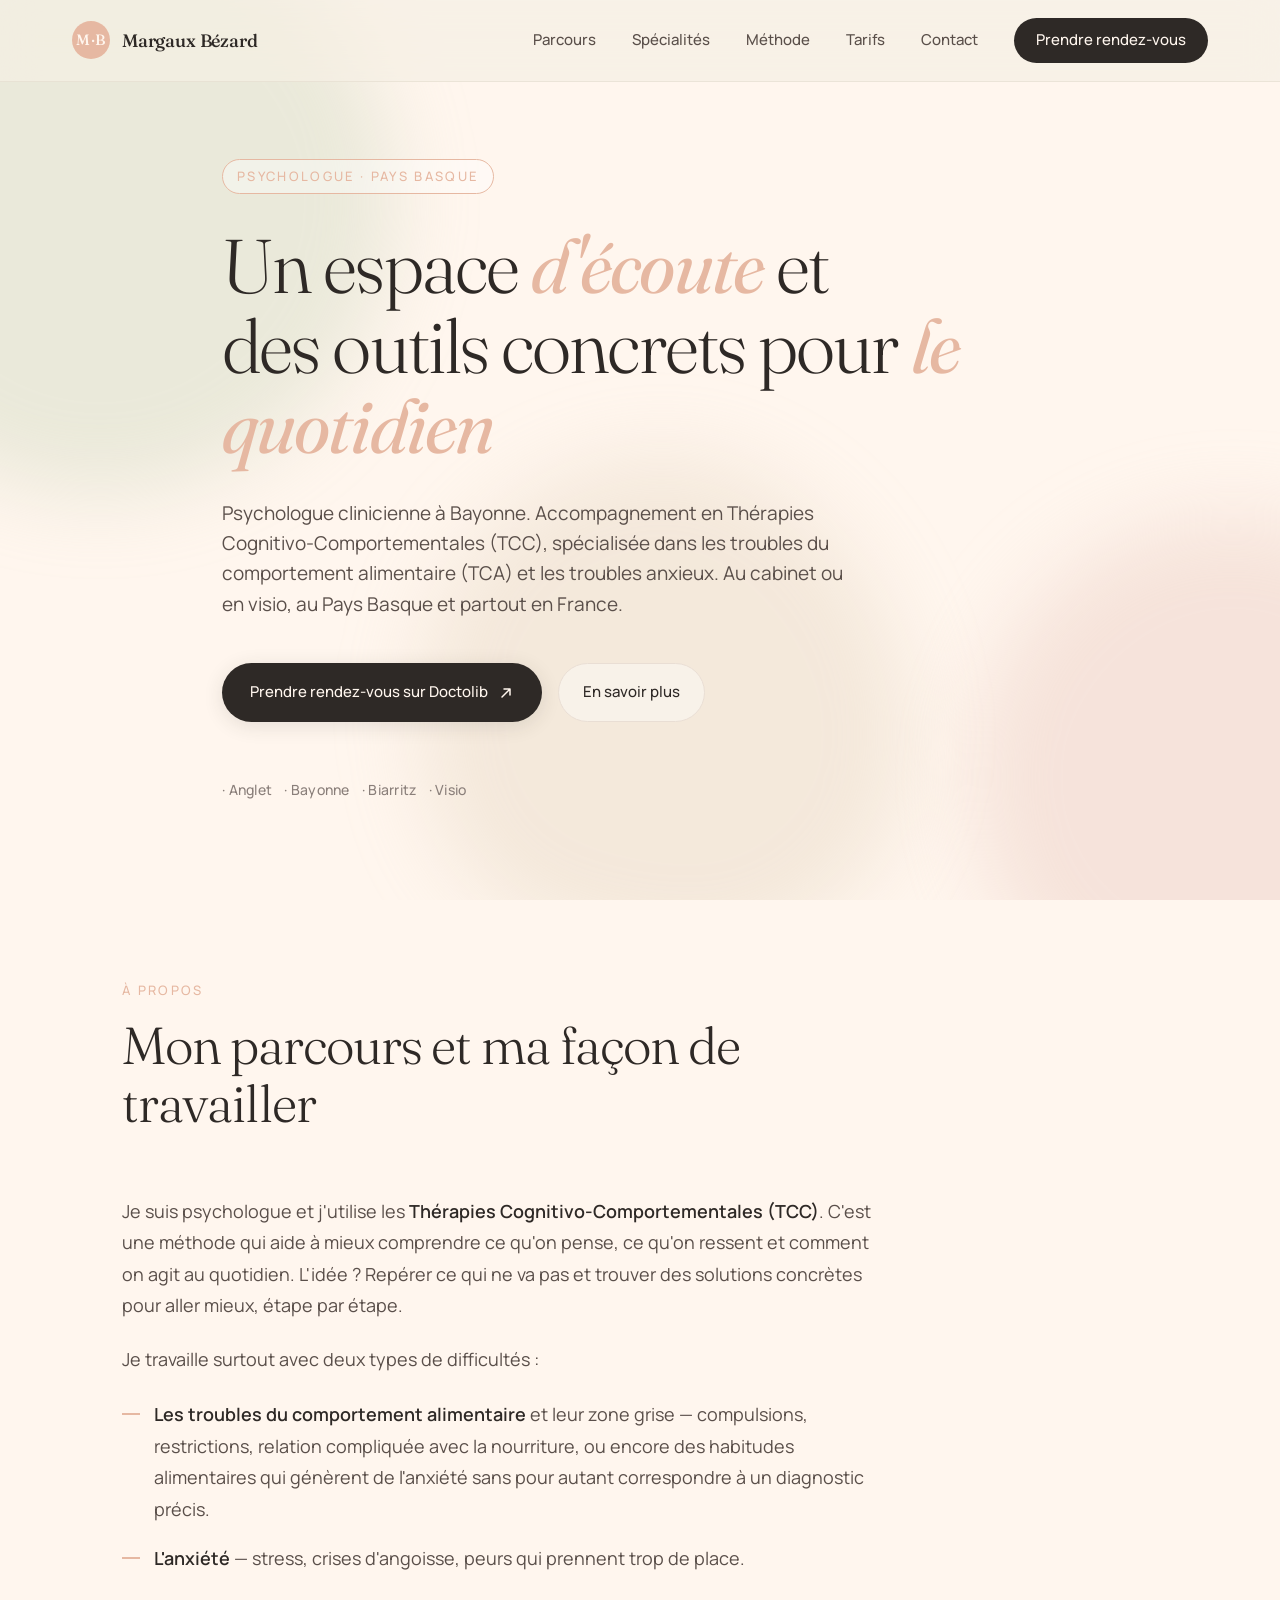
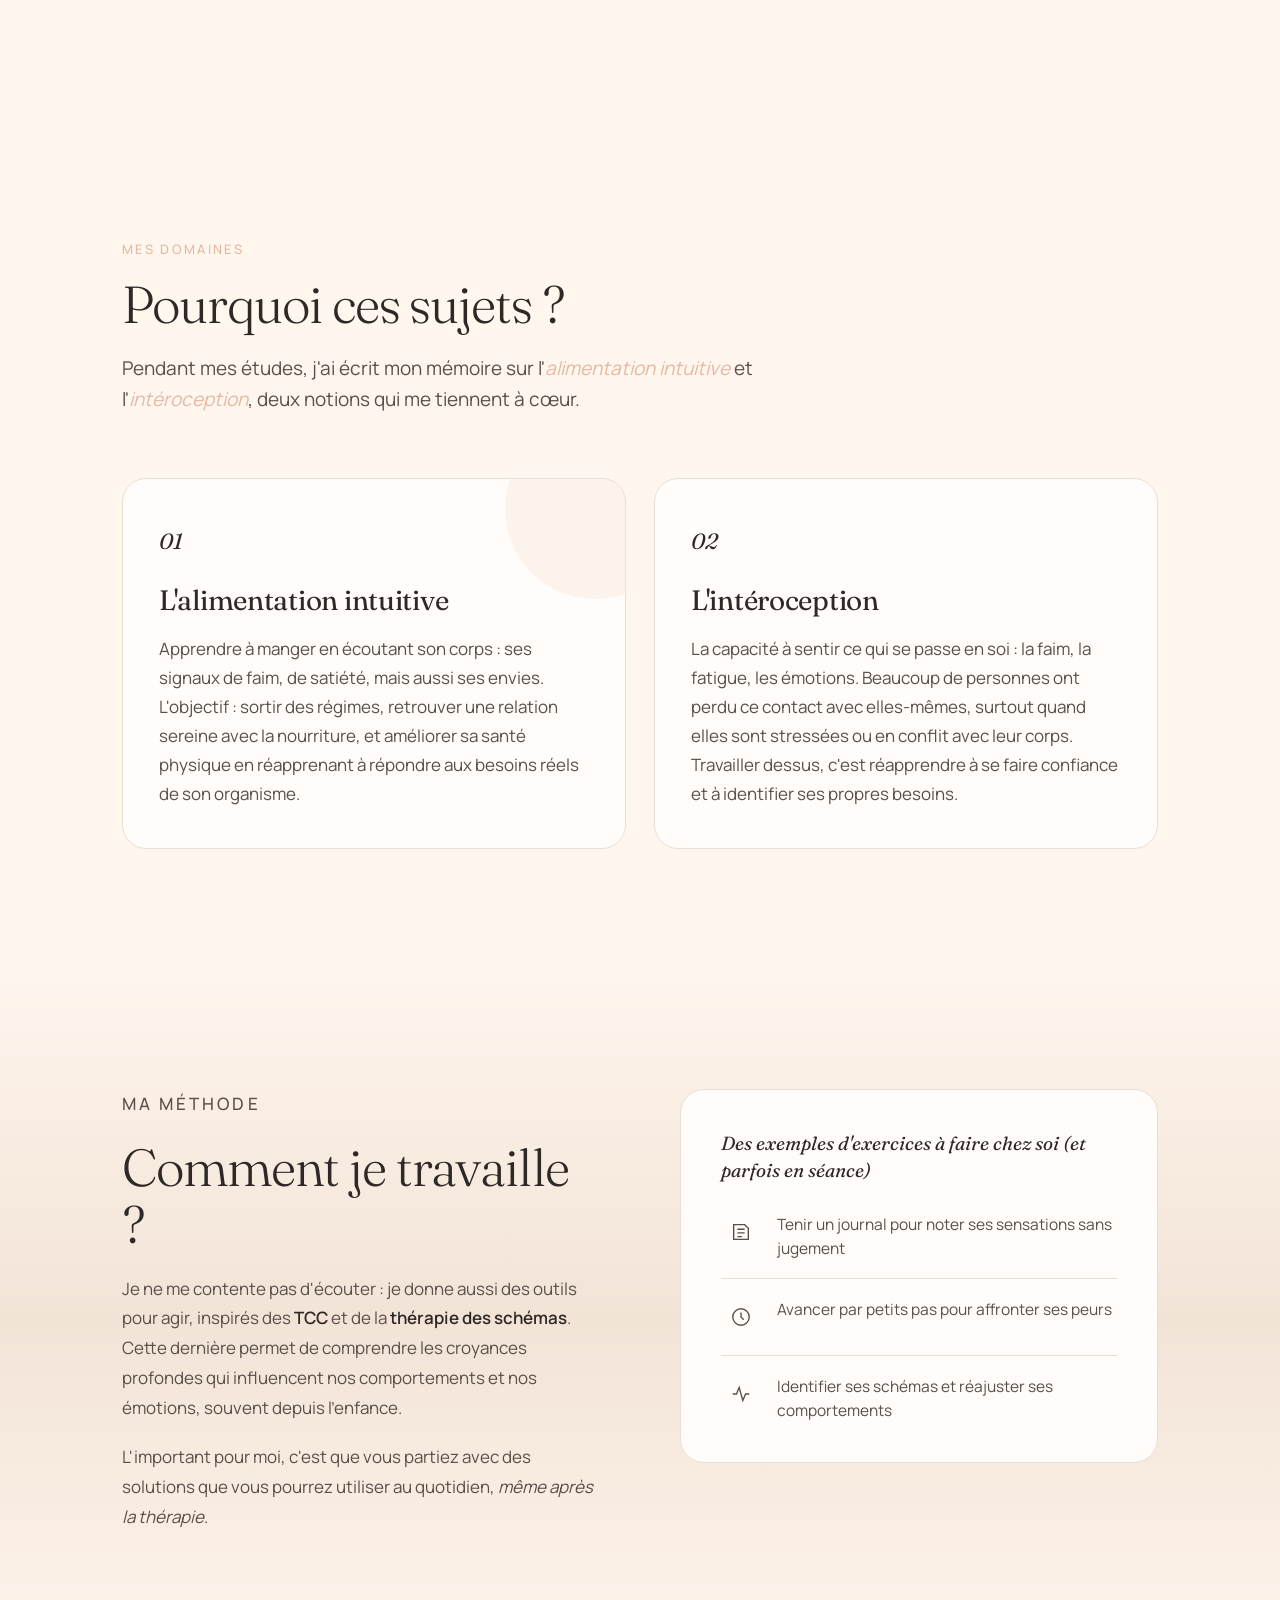
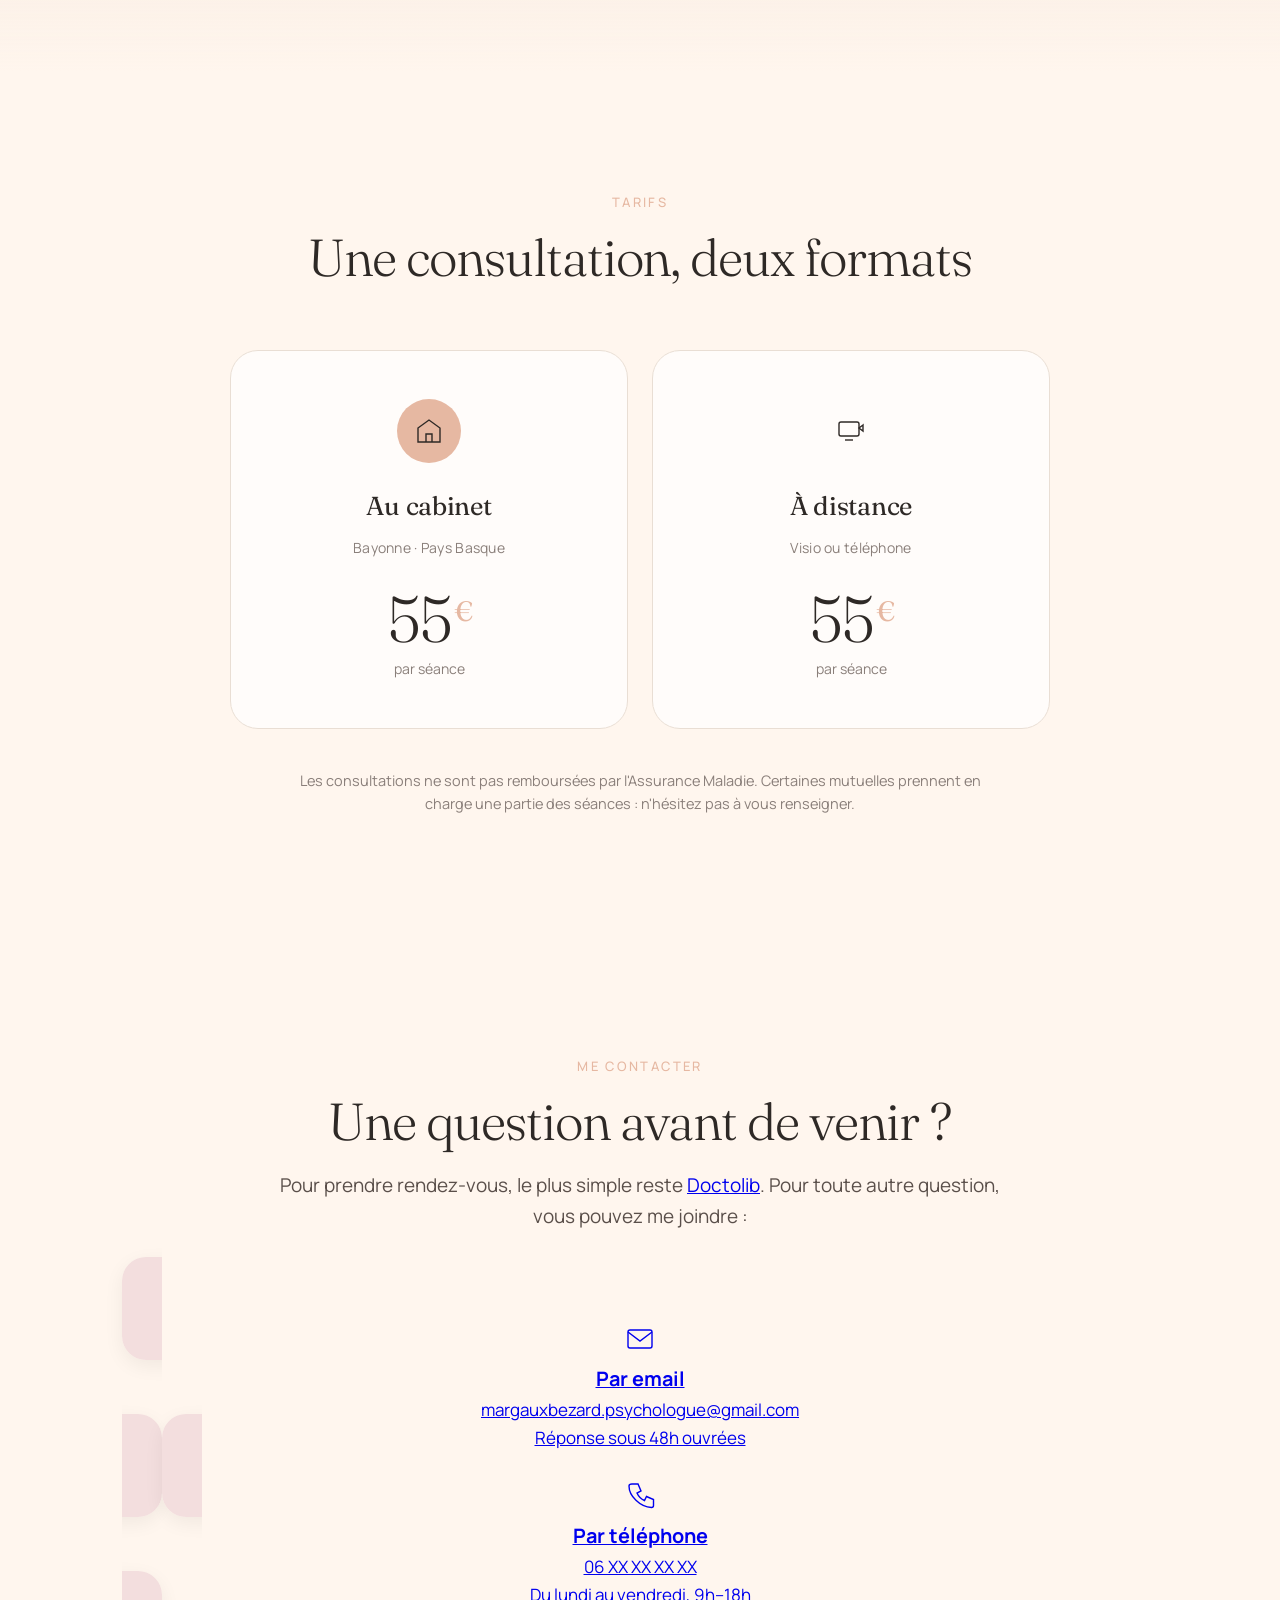
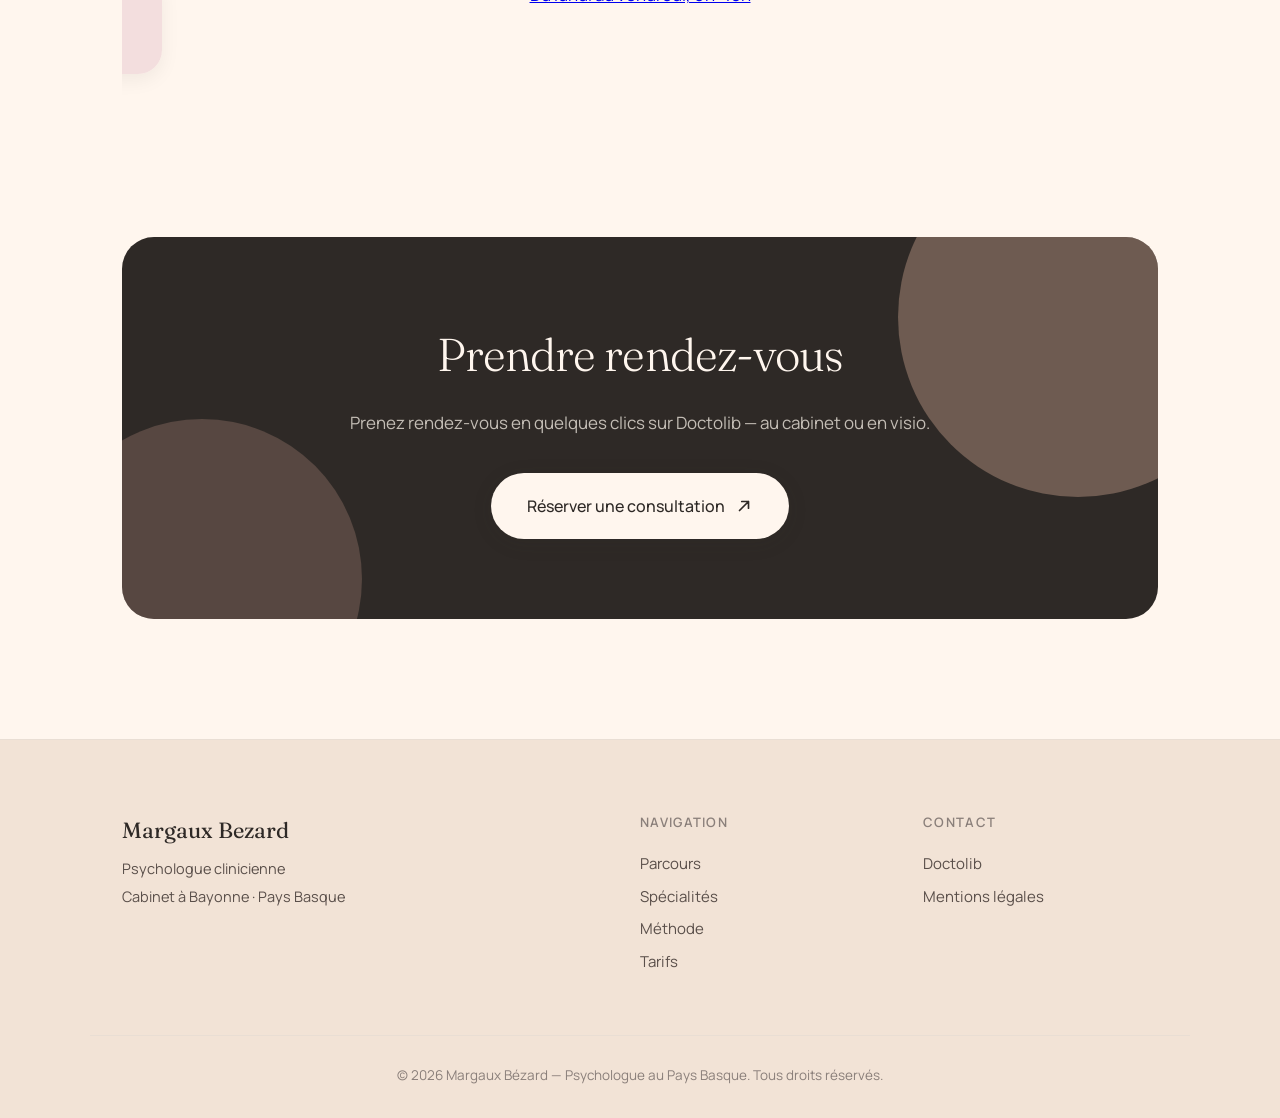
==== index (5).html @ dfc31650 "Add files via upload" ====
<!DOCTYPE html>
<html lang="fr">
<head>
  <meta charset="UTF-8" />
  <meta name="viewport" content="width=device-width, initial-scale=1.0" />

  <!-- SEO PRIMAIRE -->
  <title>Margaux Bézard — Psychologue TCC à Anglet, Bayonne, Pays Basque | TCA & Anxiété</title>
  <meta name="description" content="Margaux Bézard, psychologue au Pays Basque (Anglet, Bayonne, Biarritz). Thérapies Cognitivo-Comportementales (TCC) spécialisées en troubles du comportement alimentaire (TCA) et anxiété. Consultation au cabinet ou en visio." />
  <meta name="keywords" content="psychologue Pays Basque, psychologue Bayonne, psychologue Anglet, psychologue Biarritz, psy TCC, psychologue TCA, troubles du comportement alimentaire, anxiété, thérapie cognitive comportementale, alimentation intuitive, intéroception, thérapie des schémas" />
  <meta name="author" content="Margaux Bézard" />
  <meta name="robots" content="index, follow" />
  <link rel="canonical" href="https://www.margaux-bezard-psychologue.fr/" />

  <!-- GÉOLOCALISATION SEO LOCAL -->
  <meta name="geo.region" content="FR-64" />
  <meta name="geo.placename" content="Anglet, Pays Basque" />
  <meta name="geo.position" content="43.4849;-1.5183" />
  <meta name="ICBM" content="43.4849, -1.5183" />

  <!-- OPEN GRAPH -->
  <meta property="og:type" content="website" />
  <meta property="og:locale" content="fr_FR" />
  <meta property="og:title" content="Margaux Bézard — Psychologue TCC à Anglet, Bayonne, Pays Basque" />
  <meta property="og:description" content="Psychologue spécialisée en TCC, troubles du comportement alimentaire et anxiété au Pays Basque. Cabinet à Anglet ou consultations en visio." />
  <meta property="og:url" content="https://www.margaux-bezard-psychologue.fr/" />
  <meta property="og:site_name" content="Margaux Bézard — Psychologue" />

  <!-- TWITTER -->
  <meta name="twitter:card" content="summary_large_image" />
  <meta name="twitter:title" content="Margaux Bézard — Psychologue TCC, Pays Basque" />
  <meta name="twitter:description" content="Consultations en TCC, troubles alimentaires et anxiété — Anglet / Bayonne / Biarritz / visio." />

  <!-- FAVICON SVG -->
  <link rel="icon" type="image/svg+xml" href="data:image/svg+xml,%3Csvg xmlns='http://www.w3.org/2000/svg' viewBox='0 0 100 100'%3E%3Ccircle cx='50' cy='50' r='40' fill='%23A8B5A0'/%3E%3Ctext x='50' y='62' text-anchor='middle' font-family='Georgia' font-size='44' fill='%23FAF6F0'%3EM%3C/text%3E%3C/svg%3E" />

  <!-- POLICES -->
  <link rel="preconnect" href="https://fonts.googleapis.com" />
  <link rel="preconnect" href="https://fonts.gstatic.com" crossorigin />
  <link href="https://fonts.googleapis.com/css2?family=Fraunces:opsz,wght@9..144,300;9..144,400;9..144,500;9..144,600&family=Manrope:wght@300;400;500;600;700&display=swap" rel="stylesheet" />

  <!-- CSS -->
  <link rel="stylesheet" href="styles.css" />

  <!-- SCHEMA.ORG STRUCTURED DATA - PSYCHOLOGIST + LOCAL BUSINESS -->
  <script type="application/ld+json">
  {
    "@context": "https://schema.org",
    "@type": ["Psychologist", "LocalBusiness"],
    "name": "Margaux Bezard — Psychologue TCC",
    "description": "Psychologue clinicienne spécialisée en Thérapies Cognitivo-Comportementales (TCC), troubles du comportement alimentaire et anxiété au Pays Basque.",
    "url": "https://www.margaux-bezard-psychologue.fr/",
    "image": "https://www.margaux-bezard-psychologue.fr/og-image.jpg",
    "telephone": "",
    "priceRange": "55€",
    "address": {
      "@type": "PostalAddress",
      "addressLocality": "Anglet",
      "postalCode": "64600",
      "addressRegion": "Pyrénées-Atlantiques",
      "addressCountry": "FR"
    },
    "geo": {
      "@type": "GeoCoordinates",
      "latitude": 43.4849,
      "longitude": -1.5183
    },
    "areaServed": [
      {"@type": "City", "name": "Anglet"},
      {"@type": "City", "name": "Bayonne"},
      {"@type": "City", "name": "Biarritz"},
      {"@type": "AdministrativeArea", "name": "Pays Basque"}
    ],
    "medicalSpecialty": ["Psychiatric", "Behavioral Medicine"],
    "knowsAbout": [
      "Thérapies Cognitivo-Comportementales",
      "Troubles du comportement alimentaire",
      "Anxiété",
      "Alimentation intuitive",
      "Intéroception",
      "Thérapie des schémas"
    ],
    "availableService": [
      {
        "@type": "MedicalTherapy",
        "name": "Consultation TCC au cabinet",
        "offers": {"@type": "Offer", "price": "55", "priceCurrency": "EUR"}
      },
      {
        "@type": "MedicalTherapy",
        "name": "Consultation en visio ou téléphone",
        "offers": {"@type": "Offer", "price": "55", "priceCurrency": "EUR"}
      }
    ],
    "hasOfferCatalog": {
      "@type": "OfferCatalog",
      "name": "Consultations psychologiques",
      "itemListElement": [
        {"@type": "Offer", "name": "Consultation au cabinet — Anglet", "price": "55", "priceCurrency": "EUR"},
        {"@type": "Offer", "name": "Consultation à distance (visio / téléphone)", "price": "55", "priceCurrency": "EUR"}
      ]
    }
  }
  </script>
</head>

<body>

  <!-- DÉCOR DE FOND ORGANIQUE -->
  <div class="bg-shapes" aria-hidden="true">
    <svg class="shape shape-1" viewBox="0 0 600 600" xmlns="http://www.w3.org/2000/svg">
      <path d="M300,520 C420,520 520,420 520,300 C520,180 420,80 300,80 C180,80 80,180 80,300 C80,420 180,520 300,520 Z" fill="#C4D2B5" opacity="0.35" />
    </svg>
    <svg class="shape shape-2" viewBox="0 0 600 600" xmlns="http://www.w3.org/2000/svg">
      <path d="M300,500 C430,500 510,400 490,290 C470,180 380,100 270,120 C160,140 90,240 110,350 C130,460 220,500 300,500 Z" fill="#E8C9BD" opacity="0.4" />
    </svg>
    <svg class="shape shape-3" viewBox="0 0 600 600" xmlns="http://www.w3.org/2000/svg">
      <path d="M310,490 C400,500 500,430 490,310 C480,200 380,100 280,120 C160,140 100,250 130,370 C160,470 240,480 310,490 Z" fill="#D9C9B0" opacity="0.3" />
    </svg>
  </div>

  <!-- NAVIGATION -->
  <header class="nav">
    <div class="nav-inner">
      <a href="#top" class="nav-brand">
        <span class="nav-mark">M·B</span>
        <span class="nav-name">Margaux Bézard</span>
      </a>
      <nav class="nav-links" aria-label="Navigation principale">
        <a href="#parcours">Parcours</a>
        <a href="#specialites">Spécialités</a>
        <a href="#methode">Méthode</a>
        <a href="#tarifs">Tarifs</a>
        <a href="#contact">Contact</a>
        <a href="https://www.doctolib.fr/psychologue/anglet/margaux-bezard" class="nav-cta" target="_blank" rel="noopener">Prendre rendez-vous</a>
      </nav>
    </div>
  </header>

  <!-- HERO -->
  <section class="hero" id="top">
    <div class="hero-inner">
      <p class="hero-eyebrow">Psychologue · Pays Basque</p>
      <h1 class="hero-title">
        Un espace <em>d'écoute</em> et <br />
        des outils concrets pour <em>le quotidien</em>
      </h1>
      <p class="hero-sub">
        Psychologue clinicienne à Bayonne. Accompagnement en Thérapies Cognitivo-Comportementales (TCC), spécialisée dans les troubles du comportement alimentaire (TCA) et les troubles anxieux. Au cabinet ou en visio, au Pays Basque et partout en France.
      </p>
      <div class="hero-cta">
        <a href="https://www.doctolib.fr/psychologue/anglet/margaux-bezard" class="btn-primary" target="_blank" rel="noopener">
          Prendre rendez-vous sur Doctolib
          <svg width="16" height="16" viewBox="0 0 16 16" fill="none"><path d="M4 12L12 4M12 4H6M12 4V10" stroke="currentColor" stroke-width="1.5" stroke-linecap="round" stroke-linejoin="round"/></svg>
        </a>
        <a href="#parcours" class="btn-ghost">En savoir plus</a>
      </div>
      <div class="hero-meta">
        <span>· Anglet</span>
        <span>· Bayonne</span>
        <span>· Biarritz</span>
        <span>· Visio</span>
      </div>
    </div>
  </section>

  <!-- PARCOURS / PRÉSENTATION -->
  <section class="section section-parcours" id="parcours">
    <div class="container">
      <div class="section-head">
        <p class="section-eyebrow">À propos</p>
        <h2 class="section-title">Mon parcours et ma façon de travailler</h2>
      </div>

      <div class="prose">
        <p>
          Je suis psychologue et j'utilise les <strong>Thérapies Cognitivo-Comportementales (TCC)</strong>. C'est une méthode qui aide à mieux comprendre ce qu'on pense, ce qu'on ressent et comment on agit au quotidien. L'idée ? Repérer ce qui ne va pas et trouver des solutions concrètes pour aller mieux, étape par étape.
        </p>
        <p>
          Je travaille surtout avec deux types de difficultés :
        </p>
        <ul class="prose-list">
          <li>
            <strong>Les troubles du comportement alimentaire</strong> et leur zone grise — compulsions, restrictions, relation compliquée avec la nourriture, ou encore des habitudes alimentaires qui génèrent de l'anxiété sans pour autant correspondre à un diagnostic précis.
          </li>
          <li>
            <strong>L'anxiété</strong> — stress, crises d'angoisse, peurs qui prennent trop de place.
          </li>
        </ul>
      </div>
    </div>
  </section>

  <!-- SPÉCIALITÉS -->
  <section class="section section-specialites" id="specialites">
    <div class="container">
      <div class="section-head">
        <p class="section-eyebrow">Mes domaines</p>
        <h2 class="section-title">Pourquoi ces sujets ?</h2>
        <p class="section-lead">
          Pendant mes études, j'ai écrit mon mémoire sur l'<em>alimentation intuitive</em> et l'<em>intéroception</em>, deux notions qui me tiennent à cœur.
        </p>
      </div>

      <div class="cards">
        <article class="card">
          <div class="card-num">01</div>
          <h3 class="card-title">L'alimentation intuitive</h3>
          <p class="card-text">
            Apprendre à manger en écoutant son corps : ses signaux de faim, de satiété, mais aussi ses envies. L'objectif : sortir des régimes, retrouver une relation sereine avec la nourriture, et améliorer sa santé physique en réapprenant à répondre aux besoins réels de son organisme.
          </p>
        </article>

        <article class="card">
          <div class="card-num">02</div>
          <h3 class="card-title">L'intéroception</h3>
          <p class="card-text">
            La capacité à sentir ce qui se passe en soi : la faim, la fatigue, les émotions. Beaucoup de personnes ont perdu ce contact avec elles-mêmes, surtout quand elles sont stressées ou en conflit avec leur corps. Travailler dessus, c'est réapprendre à se faire confiance et à identifier ses propres besoins.
          </p>
        </article>
      </div>
    </div>
  </section>

  <!-- MÉTHODE -->
  <section class="section section-methode" id="methode">
    <div class="container">
      <div class="methode-grid">
        <div class="methode-text">
          <p class="section-eyebrow">Ma méthode</p>
          <h2 class="section-title">Comment je travaille ?</h2>
          <p>
            Je ne me contente pas d'écouter : je donne aussi des outils pour agir, inspirés des <strong>TCC</strong> et de la <strong>thérapie des schémas</strong>. Cette dernière permet de comprendre les croyances profondes qui influencent nos comportements et nos émotions, souvent depuis l'enfance.
          </p>
          <p>
            L'important pour moi, c'est que vous partiez avec des solutions que vous pourrez utiliser au quotidien, <em>même après la thérapie</em>.
          </p>
        </div>

        <div class="methode-tools">
          <p class="tools-label">Des exemples d'exercices à faire chez soi (et parfois en séance)</p>
          <ul class="tools-list">
            <li>
              <span class="tool-icon">
                <svg viewBox="0 0 24 24" width="22" height="22" fill="none" stroke="currentColor" stroke-width="1.5"><path d="M4 4h12l4 4v12H4z"/><path d="M8 9h8M8 13h8M8 17h5"/></svg>
              </span>
              <span>Tenir un journal pour noter ses sensations sans jugement</span>
            </li>
            <li>
              <span class="tool-icon">
                <svg viewBox="0 0 24 24" width="22" height="22" fill="none" stroke="currentColor" stroke-width="1.5"><circle cx="12" cy="12" r="9"/><path d="M12 7v5l3 3"/></svg>
              </span>
              <span>Avancer par petits pas pour affronter ses peurs</span>
            </li>
            <li>
              <span class="tool-icon">
                <svg viewBox="0 0 24 24" width="22" height="22" fill="none" stroke="currentColor" stroke-width="1.5"><path d="M3 12h4l3-7 4 14 3-7h4"/></svg>
              </span>
              <span>Identifier ses schémas et réajuster ses comportements</span>
            </li>
          </ul>
        </div>
      </div>
    </div>
  </section>

  <!-- TARIFS -->
  <section class="section section-tarifs" id="tarifs">
    <div class="container">
      <div class="section-head section-head-center">
        <p class="section-eyebrow">Tarifs</p>
        <h2 class="section-title">Une consultation, deux formats</h2>
      </div>

      <div class="tarifs-grid">
        <div class="tarif-card">
          <div class="tarif-icon">
            <svg viewBox="0 0 32 32" width="32" height="32" fill="none" stroke="currentColor" stroke-width="1.4"><path d="M5 13l11-8 11 8v14H5z"/><path d="M13 27v-8h6v8"/></svg>
          </div>
          <h3 class="tarif-title">Au cabinet</h3>
          <p class="tarif-place">Bayonne · Pays Basque</p>
          <p class="tarif-price"><span>55</span><span class="tarif-currency">€</span></p>
          <p class="tarif-note">par séance</p>
        </div>

        <div class="tarif-card">
          <div class="tarif-icon">
            <svg viewBox="0 0 32 32" width="32" height="32" fill="none" stroke="currentColor" stroke-width="1.4"><rect x="4" y="7" width="20" height="14" rx="2"/><path d="M28 10l-4 3 4 3z"/><path d="M10 25h8"/></svg>
          </div>
          <h3 class="tarif-title">À distance</h3>
          <p class="tarif-place">Visio ou téléphone</p>
          <p class="tarif-price"><span>55</span><span class="tarif-currency">€</span></p>
          <p class="tarif-note">par séance</p>
        </div>
      </div>

      <p class="tarifs-info">Les consultations ne sont pas remboursées par l'Assurance Maladie. Certaines mutuelles prennent en charge une partie des séances : n'hésitez pas à vous renseigner.</p>
    </div>
  </section>
<!-- CONTACT -->
  <section class="section section-contact" id="contact">
    <div class="container">
      <div class="section-head section-head-center">
        <p class="section-eyebrow">Me contacter</p>
        <h2 class="section-title">Une question avant de venir ?</h2>
        <p class="section-lead">
          Pour prendre rendez-vous, le plus simple reste <a href="https://www.doctolib.fr/psychologue/anglet/margaux-bezard" target="_blank" rel="noopener">Doctolib</a>. Pour toute autre question, vous pouvez me joindre :
        </p>
      </div>

      <div class="contact-grid">
        <a class="contact-card" href="mailto:margauxbezard.psychologue@gmail.com">
          <div class="contact-icon">
            <svg viewBox="0 0 32 32" width="32" height="32" fill="none" stroke="currentColor" stroke-width="1.4"><rect x="4" y="7" width="24" height="18" rx="2"/><path d="M4 9l12 9 12-9"/></svg>
          </div>
          <h3 class="contact-card-title">Par email</h3>
          <p class="contact-card-value">margauxbezard.psychologue@gmail.com</p>
          <p class="contact-card-note">Réponse sous 48h ouvrées</p>
        </a>

        <a class="contact-card" href="tel:+33600000000">
          <div class="contact-icon">
            <svg viewBox="0 0 32 32" width="32" height="32" fill="none" stroke="currentColor" stroke-width="1.4"><path d="M8 4h6l3 7-4 2c1.5 3.5 4 6 7.5 7.5l2-4 7 3v6c0 1-1 2-2 2C16 27 5 16 5 6c0-1 1-2 3-2z"/></svg>
          </div>
          <h3 class="contact-card-title">Par téléphone</h3>
          <p class="contact-card-value">06 XX XX XX XX</p>
          <p class="contact-card-note">Du lundi au vendredi, 9h–18h</p>
        </a>
      </div>
    </div>
  </section>

  <!-- CTA FINAL -->
  <section class="section section-cta">
    <div class="container">
      <div class="cta-box">
        <h2 class="cta-title">Prendre rendez-vous</h2>
        <p class="cta-text">Prenez rendez-vous en quelques clics sur Doctolib — au cabinet ou en visio.</p>
        <a href="https://www.doctolib.fr/psychologue/anglet/margaux-bezard" class="btn-primary btn-large" target="_blank" rel="noopener">
          Réserver une consultation
          <svg width="18" height="18" viewBox="0 0 16 16" fill="none"><path d="M4 12L12 4M12 4H6M12 4V10" stroke="currentColor" stroke-width="1.5" stroke-linecap="round" stroke-linejoin="round"/></svg>
        </a>
      </div>
    </div>
  </section>

  <!-- FOOTER -->
  <footer class="footer">
    <div class="container footer-inner">
      <div class="footer-col">
        <p class="footer-brand">Margaux Bezard</p>
        <p class="footer-meta">Psychologue clinicienne</p>
        <p class="footer-meta">Cabinet à Bayonne · Pays Basque</p>
      </div>
      <div class="footer-col">
        <p class="footer-label">Navigation</p>
        <a href="#parcours">Parcours</a>
        <a href="#specialites">Spécialités</a>
        <a href="#methode">Méthode</a>
        <a href="#tarifs">Tarifs</a>
      </div>
      <div class="footer-col">
        <p class="footer-label">Contact</p>
        <a href="https://www.doctolib.fr/psychologue/anglet/margaux-bezard" target="_blank" rel="noopener">Doctolib</a>
        <a href="mentions-legales.html">Mentions légales</a>
      </div>
    </div>
    <div class="footer-bottom container">
      <p>© <span id="year">2026</span> Margaux Bézard — Psychologue au Pays Basque. Tous droits réservés.</p>
    </div>
  </footer>
  <script>
    document.getElementById('year').textContent = new Date().getFullYear();
    // smooth scroll
    document.querySelectorAll('a[href^="#"]').forEach(a => {
      a.addEventListener('click', e => {
        const id = a.getAttribute('href');
        if (id.length > 1) {
          const el = document.querySelector(id);
          if (el) { e.preventDefault(); el.scrollIntoView({behavior: 'smooth', block: 'start'}); }
        }
      });
    });
  </script>
</body>

</html>
---- styles.css ----
/* =====================================================
   MARGAUX BEZARD — PSYCHOLOGUE
   Design : douceur crème + rose poudré
   ===================================================== */

:root {
 --cream: #FFF6EE;
  --cream-deep: #F2E3D6;
  --rose: #E6B8A2;
  --rose-light: #F2D2C4;
  --rose-deep: #CFA18E;
  --sand: #E6D2BE;
  --beige: #D6C2AB;
  --taupe: #B8A391;
  --ink: #2E2926;
  --ink-soft: #5A4F4A;
  --ink-mute: #8A7F7A;
  --line: #E9DED4;
  --white: #FFFCFA;


  /* Typo */
  --font-display: 'Fraunces', 'Cormorant Garamond', Georgia, serif;
  --font-body: 'Manrope', -apple-system, BlinkMacSystemFont, sans-serif;
}

* { box-sizing: border-box; margin: 0; padding: 0; }

html {
  scroll-behavior: smooth;
}

section {
  scroll-margin-top: 100px;
}

body {
  font-family: var(--font-body);
  font-weight: 400;
  font-size: 17px;
  line-height: 1.65;
  color: var(--ink);
  background: var(--cream);
  -webkit-font-smoothing: antialiased;
  overflow-x: hidden;
  position: relative;
}

/* DÉCOR DE FOND ORGANIQUE */
.bg-shapes {
  position: fixed;
  inset: 0;
  z-index: -1;
  overflow: hidden;
  pointer-events: none;
}
.bg-shapes .shape {
  position: absolute;
  width: 800px; height: 800px;
  filter: blur(40px);
}
.shape-1 { top: -200px; left: -300px; animation: float1 22s ease-in-out infinite; }
.shape-2 { top: 40%; right: -350px; animation: float2 28s ease-in-out infinite; }
.shape-3 { bottom: -200px; left: 20%; animation: float3 26s ease-in-out infinite; }

@keyframes float1 {
  0%,100% { transform: translate(0,0) scale(1); }
  50% { transform: translate(60px,40px) scale(1.05); }
}
@keyframes float2 {
  0%,100% { transform: translate(0,0) scale(1); }
  50% { transform: translate(-50px,-30px) scale(1.08); }
}
@keyframes float3 {
  0%,100% { transform: translate(0,0) scale(1); }
  50% { transform: translate(40px,-50px) scale(0.95); }
}

/* CONTAINER */
.container { max-width: 1100px; margin: 0 auto; padding: 0 32px; }

/* NAVIGATION */
.nav {
  position: fixed;
  top: 0; left: 0; right: 0;
  z-index: 100;
  padding: 18px 0;
  backdrop-filter: blur(18px) saturate(140%);
  -webkit-backdrop-filter: blur(18px) saturate(140%);
  background: rgba(245, 239, 230, 0.7);
  border-bottom: 1px solid rgba(224, 215, 199, 0.5);
}
.nav-inner {
  max-width: 1200px; margin: 0 auto; padding: 0 32px;
  display: flex; align-items: center; justify-content: space-between;
}
.nav-brand {
  display: flex; align-items: center; gap: 12px;
  text-decoration: none; color: var(--ink);
}
.nav-mark {
  display: inline-flex; align-items: center; justify-content: center;
  width: 38px; height: 38px;
  background: var(--rose);
  color: var(--cream);
  border-radius: 50%;
  font-family: var(--font-display);
  font-weight: 500;
  font-size: 15px;
  letter-spacing: 0.5px;
}
.nav-name {
  font-family: var(--font-display);
  font-size: 18px; font-weight: 500;
  letter-spacing: -0.01em;
}
.nav-links {
  display: flex; align-items: center; gap: 36px;
}
.nav-links a {
  text-decoration: none;
  color: var(--ink-soft);
  font-size: 15px;
  font-weight: 500;
  transition: color 0.2s;
}
.nav-links a:hover { color: var(--rose); }
.nav-cta {
  padding: 10px 22px;
  background: var(--ink) !important;
  color: var(--cream) !important;
  border-radius: 100px;
  transition: background 0.2s, transform 0.2s !important;
}
.nav-cta:hover { background: var(--rose) !important; transform: translateY(-1px); }

@media (max-width: 768px) {
  .nav-links a:not(.nav-cta) { display: none; }
}

/* HERO */
.hero {
  min-height: 100vh;
  display: flex;
  align-items: center;
  padding: 140px 0 80px;
  position: relative;
}
.hero-inner {
  max-width: 900px;
  margin: 0 auto;
  padding: 0 32px;
  text-align: left;
}
.hero-eyebrow {
  display: inline-block;
  font-family: var(--font-body);
  font-size: 13px;
  font-weight: 500;
  letter-spacing: 0.18em;
  text-transform: uppercase;
  color: var(--rose);
  padding: 6px 14px;
  border: 1px solid var(--rose);
  border-radius: 100px;
  background: rgba(255,255,255,0.4);
  margin-bottom: 32px;
  animation: fadeUp 0.8s ease 0.1s both;
}
.hero-title {
  font-family: var(--font-display);
  font-weight: 300;
  font-size: clamp(40px, 6.5vw, 76px);
  line-height: 1.05;
  letter-spacing: -0.025em;
  color: var(--ink);
  margin-bottom: 32px;
  animation: fadeUp 0.9s ease 0.2s both;
}
.hero-title em {
  font-style: italic;
  font-weight: 400;
  color: var(--rose);
}
.hero-sub {
  font-size: 19px;
  line-height: 1.6;
  color: var(--ink-soft);
  max-width: 640px;
  margin-bottom: 44px;
  animation: fadeUp 1s ease 0.35s both;
}
.hero-cta {
  display: flex; gap: 16px; flex-wrap: wrap;
  animation: fadeUp 1s ease 0.5s both;
}
.hero-meta {
  margin-top: 56px;
  display: flex; gap: 12px;
  font-size: 14px;
  color: var(--ink-mute);
  font-weight: 500;
  letter-spacing: 0.02em;
  animation: fadeUp 1s ease 0.65s both;
}

@keyframes fadeUp {
  from { opacity: 0; transform: translateY(20px); }
  to { opacity: 1; transform: translateY(0); }
}

/* BUTTONS */
.btn-primary {
  display: inline-flex; align-items: center; gap: 10px;
  padding: 16px 28px;
  background: var(--ink);
  color: var(--cream);
  text-decoration: none;
  font-weight: 500;
  font-size: 15px;
  border-radius: 100px;
  transition: background 0.25s, transform 0.25s, box-shadow 0.25s;
  box-shadow: 0 4px 20px rgba(46,46,44,0.12);
}
.btn-primary:hover {
  background: var(--rose);
  transform: translateY(-2px);
  box-shadow: 0 8px 28px rgba(46,46,44,0.18);
}
.btn-primary.btn-large {
  padding: 20px 36px;
  font-size: 16px;
}
.btn-ghost {
  display: inline-flex; align-items: center;
  padding: 16px 24px;
  color: var(--ink);
  text-decoration: none;
  font-weight: 500;
  font-size: 15px;
  border-radius: 100px;
  border: 1px solid var(--line);
  background: rgba(255,255,255,0.4);
  transition: all 0.25s;
}
.btn-ghost:hover {
  background: var(--white);
  border-color: var(--rose);
  transform: translateY(-2px);
}

/* SECTIONS */
.section {
  padding: 120px 0;
  position: relative;
}
.section-head { margin-bottom: 64px; max-width: 760px; }
.section-head-center { text-align: center; margin-left: auto; margin-right: auto; }
.section-eyebrow {
  font-size: 13px;
  font-weight: 500;
  letter-spacing: 0.18em;
  text-transform: uppercase;
  color: var(--rose);
  margin-bottom: 16px;
}
.section-title {
  font-family: var(--font-display);
  font-weight: 300;
  font-size: clamp(32px, 4.5vw, 52px);
  line-height: 1.1;
  letter-spacing: -0.02em;
  color: var(--ink);
  margin-bottom: 20px;
}
.section-lead {
  font-size: 19px;
  line-height: 1.6;
  color: var(--ink-soft);
}
.section-lead em { font-style: italic; color: var(--rose); }

/* PARCOURS */
.section-parcours { padding-top: 80px; }
.prose {
  max-width: 760px;
  font-size: 18px;
  line-height: 1.75;
  color: var(--ink-soft);
}
.prose p { margin-bottom: 22px; }
.prose strong { color: var(--ink); font-weight: 600; }
.prose-list {
  list-style: none;
  margin: 24px 0;
}
.prose-list li {
  position: relative;
  padding-left: 32px;
  margin-bottom: 18px;
}
.prose-list li::before {
  content: '';
  position: absolute;
  left: 0; top: 14px;
  width: 18px; height: 1.5px;
  background: var(--rose);
}

/* CARDS — Spécialités */
.cards {
  display: grid;
  grid-template-columns: repeat(auto-fit, minmax(320px, 1fr));
  gap: 28px;
}
.card {
  background: var(--white);
  border: 1px solid var(--line);
  border-radius: 24px;
  padding: 44px 36px 40px;
  transition: transform 0.4s, box-shadow 0.4s, border-color 0.4s;
  position: relative;
  overflow: hidden;
}
.card::before {
  content: '';
  position: absolute;
  top: -60px; right: -60px;
  width: 180px; height: 180px;
  background: var(--rose);
  border-radius: 50%;
  opacity: 0.15;
  transition: transform 0.6s;
}
.card:hover {
  transform: translateY(-4px);
  box-shadow: 0 24px 48px -20px rgba(46,46,44,0.15);
  border-color: var(--rose);
}
.card:hover::before { transform: scale(1.4); }
.card:nth-child(2)::before { background: var(--sage-light); }

.card-num {
  font-family: var(--font-display);
  font-weight: 400;
  font-style: italic;
  font-size: 22px;
  color: var(--sage-deep);
  margin-bottom: 24px;
  position: relative;
  z-index: 1;
}
.card-title {
  font-family: var(--font-display);
  font-weight: 400;
  font-size: 28px;
  line-height: 1.2;
  letter-spacing: -0.01em;
  color: var(--ink);
  margin-bottom: 18px;
  position: relative;
  z-index: 1;
}
.card-text {
  color: var(--ink-soft);
  line-height: 1.7;
  position: relative;
  z-index: 1;
}

/* MÉTHODE */
.section-methode {
  background: linear-gradient(180deg, transparent 0%, var(--cream-deep) 50%, transparent 100%);
}
.methode-grid {
  display: grid;
  grid-template-columns: 1fr 1fr;
  gap: 80px;
  align-items: start;
}
.methode-text p {
  color: var(--ink-soft);
  font-size: 17px;
  line-height: 1.75;
  margin-bottom: 20px;
}
.methode-text strong { color: var(--ink); font-weight: 600; }
.methode-text em { font-style: italic; color: var(--sage-deep); }

.methode-tools {
  background: var(--white);
  padding: 40px;
  border-radius: 24px;
  border: 1px solid var(--line);
  position: relative;
}
.tools-label {
  font-family: var(--font-display);
  font-style: italic;
  font-weight: 400;
  font-size: 19px;
  color: var(--ink);
  margin-bottom: 28px;
  line-height: 1.4;
}
.tools-list {
  list-style: none;
}
.tools-list li {
  display: flex;
  align-items: flex-start;
  gap: 16px;
  padding: 18px 0;
  border-bottom: 1px solid var(--line);
  color: var(--ink-soft);
  font-size: 15.5px;
  line-height: 1.55;
}
.tools-list li:last-child { border-bottom: none; padding-bottom: 0; }
.tools-list li:first-child { padding-top: 0; }
.tool-icon {
  flex-shrink: 0;
  width: 40px; height: 40px;
  display: inline-flex; align-items: center; justify-content: center;
  background: var(--sage-light);
  color: var(--sage-deep);
  border-radius: 50%;
}

@media (max-width: 880px) {
  .methode-grid { grid-template-columns: 1fr; gap: 48px; }
}

/* TARIFS */
.tarifs-grid {
  display: grid;
  grid-template-columns: 1fr 1fr;
  gap: 24px;
  max-width: 820px;
  margin: 0 auto;
}
.tarif-card {
  background: var(--white);
  border: 1px solid var(--line);
  border-radius: 28px;
  padding: 48px 36px;
  text-align: center;
  transition: transform 0.4s, border-color 0.4s, box-shadow 0.4s;
}
.tarif-card:hover {
  transform: translateY(-4px);
  border-color: var(--sage);
  box-shadow: 0 24px 48px -20px rgba(46,46,44,0.15);
}
.tarif-icon {
  display: inline-flex;
  width: 64px; height: 64px;
  align-items: center; justify-content: center;
  background: var(--rose);
  color: var(--ink);
  border-radius: 50%;
  margin-bottom: 22px;
}
.tarif-card:nth-child(2) .tarif-icon { background: var(--sage-light); color: var(--sage-deep); }
.tarif-title {
  font-family: var(--font-display);
  font-weight: 400;
  font-size: 26px;
  letter-spacing: -0.01em;
  margin-bottom: 8px;
}
.tarif-place {
  color: var(--ink-mute);
  font-size: 14px;
  letter-spacing: 0.02em;
  margin-bottom: 28px;
}
.tarif-price {
  font-family: var(--font-display);
  font-weight: 300;
  font-size: 64px;
  line-height: 1;
  color: var(--ink);
  letter-spacing: -0.04em;
  display: inline-flex;
  align-items: flex-start;
  gap: 4px;
}
.tarif-currency {
  font-size: 28px;
  font-weight: 400;
  color: var(--rose);
  margin-top: 10px;
}
.tarif-note {
  font-size: 14px;
  color: var(--ink-mute);
  margin-top: 6px;
}
.tarifs-info {
  max-width: 720px;
  margin: 40px auto 0;
  text-align: center;
  color: var(--ink-mute);
  font-size: 14.5px;
  line-height: 1.6;
}

@media (max-width: 680px) {
  .tarifs-grid { grid-template-columns: 1fr; }
}
.contact-section {
  display: flex;
  justify-content: center;
  padding: 80px 20px;
  background-color: #f8f3ee; /* crème doux */
}

.contact-card {
  background-color: #f3dede; /* rose poudré */
  padding: 40px;
  border-radius: 24px;
  max-width: 500px;
  width: 100%;
  box-shadow: 0 6px 20px rgba(0, 0, 0, 0.06);
  text-align: center;
}

.contact-card h2 {
  font-size: 2rem;
  margin-bottom: 15px;
  color: #5f4b4b;
  font-weight: 500;
}

.contact-text {
  color: #6e5d5d;
  margin-bottom: 30px;
  line-height: 1.6;
}

.contact-info p {
  margin: 20px 0;
  font-size: 1.05rem;
}

.label {
  font-size: 0.9rem;
  text-transform: uppercase;
  letter-spacing: 1px;
  color: #8a6f6f;
}

.contact-info a {
  color: #5f4b4b;
  text-decoration: none;
  font-weight: 500;
  transition: opacity 0.2s ease;
}

.contact-info a:hover {
  opacity: 0.7;
}
/* CTA FINAL */
.section-cta { padding: 80px 0 120px; }
.cta-box {
  background: var(--ink);
  color: var(--cream);
  border-radius: 32px;
  padding: 80px 40px;
  text-align: center;
  position: relative;
  overflow: hidden;
}
.cta-box::before {
  content: '';
  position: absolute;
  top: -100px; right: -100px;
  width: 360px; height: 360px;
  background: var(--rose);
  border-radius: 50%;
  opacity: 0.35;
}
.cta-box::after {
  content: '';
  position: absolute;
  bottom: -120px; left: -80px;
  width: 320px; height: 320px;
  background: var(--rose-deep);
  border-radius: 50%;
  opacity: 0.25;
}
.cta-title {
  font-family: var(--font-display);
  font-weight: 300;
  font-size: clamp(32px, 4vw, 46px);
  margin-bottom: 16px;
  letter-spacing: -0.02em;
  position: relative;
  z-index: 1;
}
.cta-text {
  color: rgba(245,239,230,0.75);
  font-size: 17px;
  margin-bottom: 36px;
  position: relative;
  z-index: 1;
}
.cta-box .btn-primary {
  background: var(--cream);
  color: var(--ink);
  position: relative;
  z-index: 1;
}
.cta-box .btn-primary:hover {
  background: var(--white);
  color: var(--rose-deep);
}

/* FOOTER */
.footer {
  background: var(--cream-deep);
  padding: 72px 0 32px;
  border-top: 1px solid var(--line);
}
.footer-inner {
  display: grid;
  grid-template-columns: 2fr 1fr 1fr;
  gap: 48px;
  margin-bottom: 56px;
}
.footer-brand {
  font-family: var(--font-display);
  font-weight: 400;
  font-size: 22px;
  color: var(--ink);
  margin-bottom: 8px;
}
.footer-meta {
  color: var(--ink-soft);
  font-size: 14.5px;
  margin-bottom: 4px;
}
.footer-label {
  font-size: 13px;
  font-weight: 600;
  letter-spacing: 0.1em;
  text-transform: uppercase;
  color: var(--ink-mute);
  margin-bottom: 14px;
}
.footer-col a {
  display: block;
  color: var(--ink-soft);
  text-decoration: none;
  font-size: 15px;
  padding: 4px 0;
  transition: color 0.2s;
}
.footer-col a:hover { color: var(--rose-deep); }
.footer-bottom {
  padding-top: 28px;
  border-top: 1px solid var(--line);
  font-size: 13.5px;
  color: var(--ink-mute);
  text-align: center;
}

@media (max-width: 720px) {
  .footer-inner { grid-template-columns: 1fr; gap: 36px; }
}

/* RESPONSIVE GLOBAL */
@media (max-width: 640px) {
  .container, .hero-inner, .nav-inner { padding: 0 22px; }
  .section { padding: 80px 0; }
  .hero { padding: 120px 0 60px; }
  .hero-meta { flex-wrap: wrap; }
  .nav { padding: 14px 0; }
}
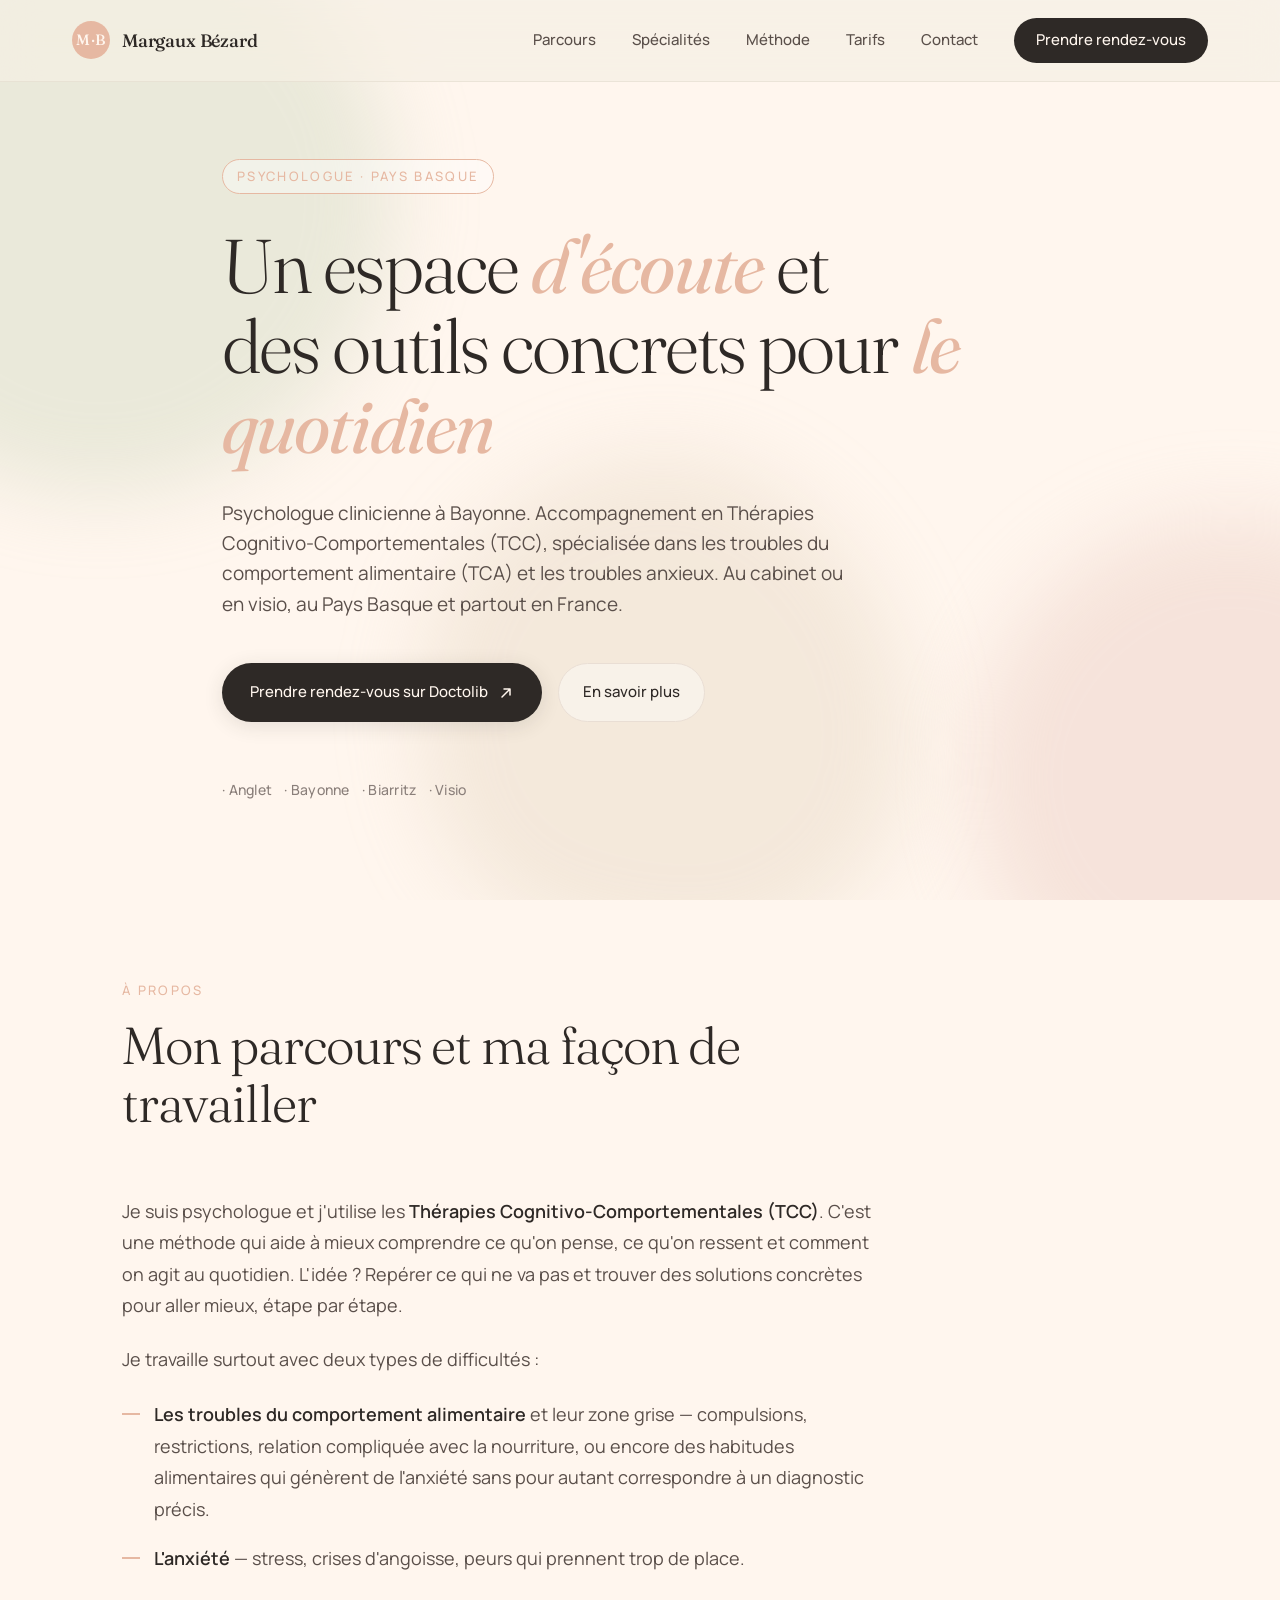
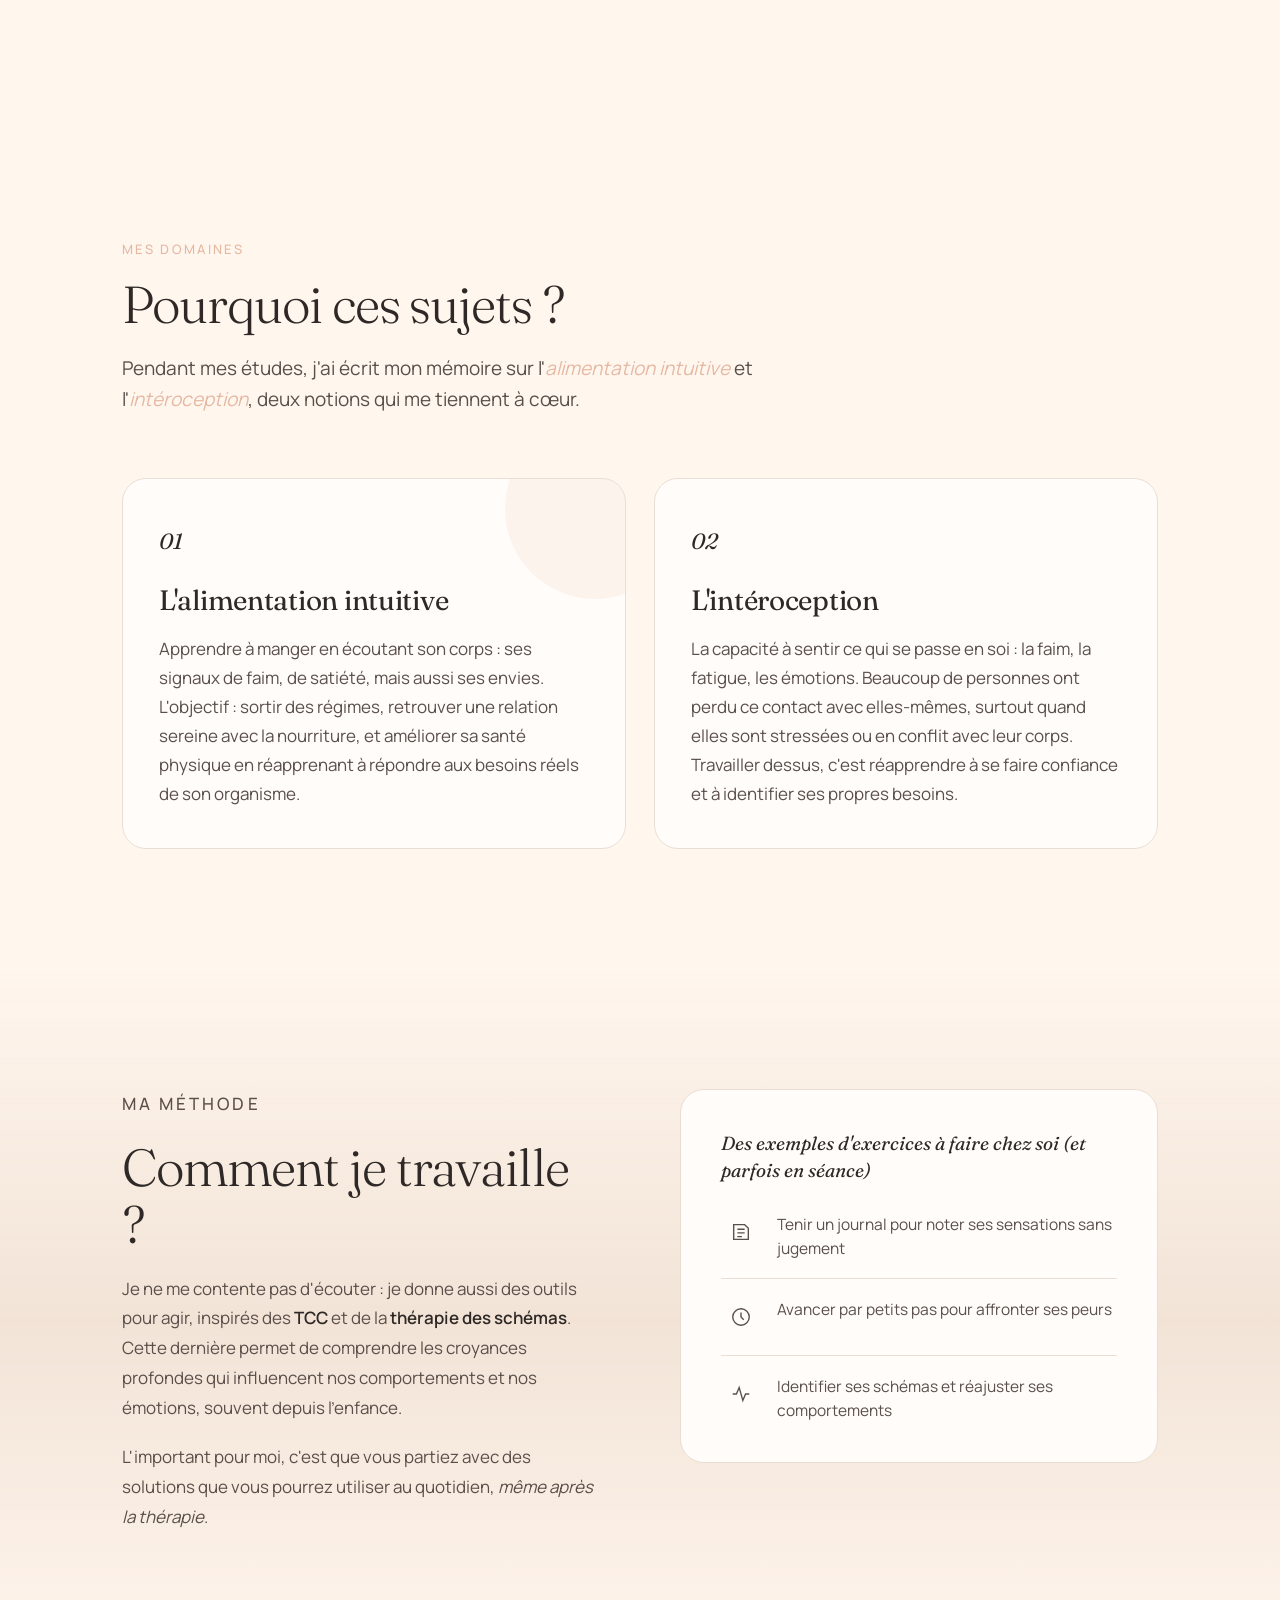
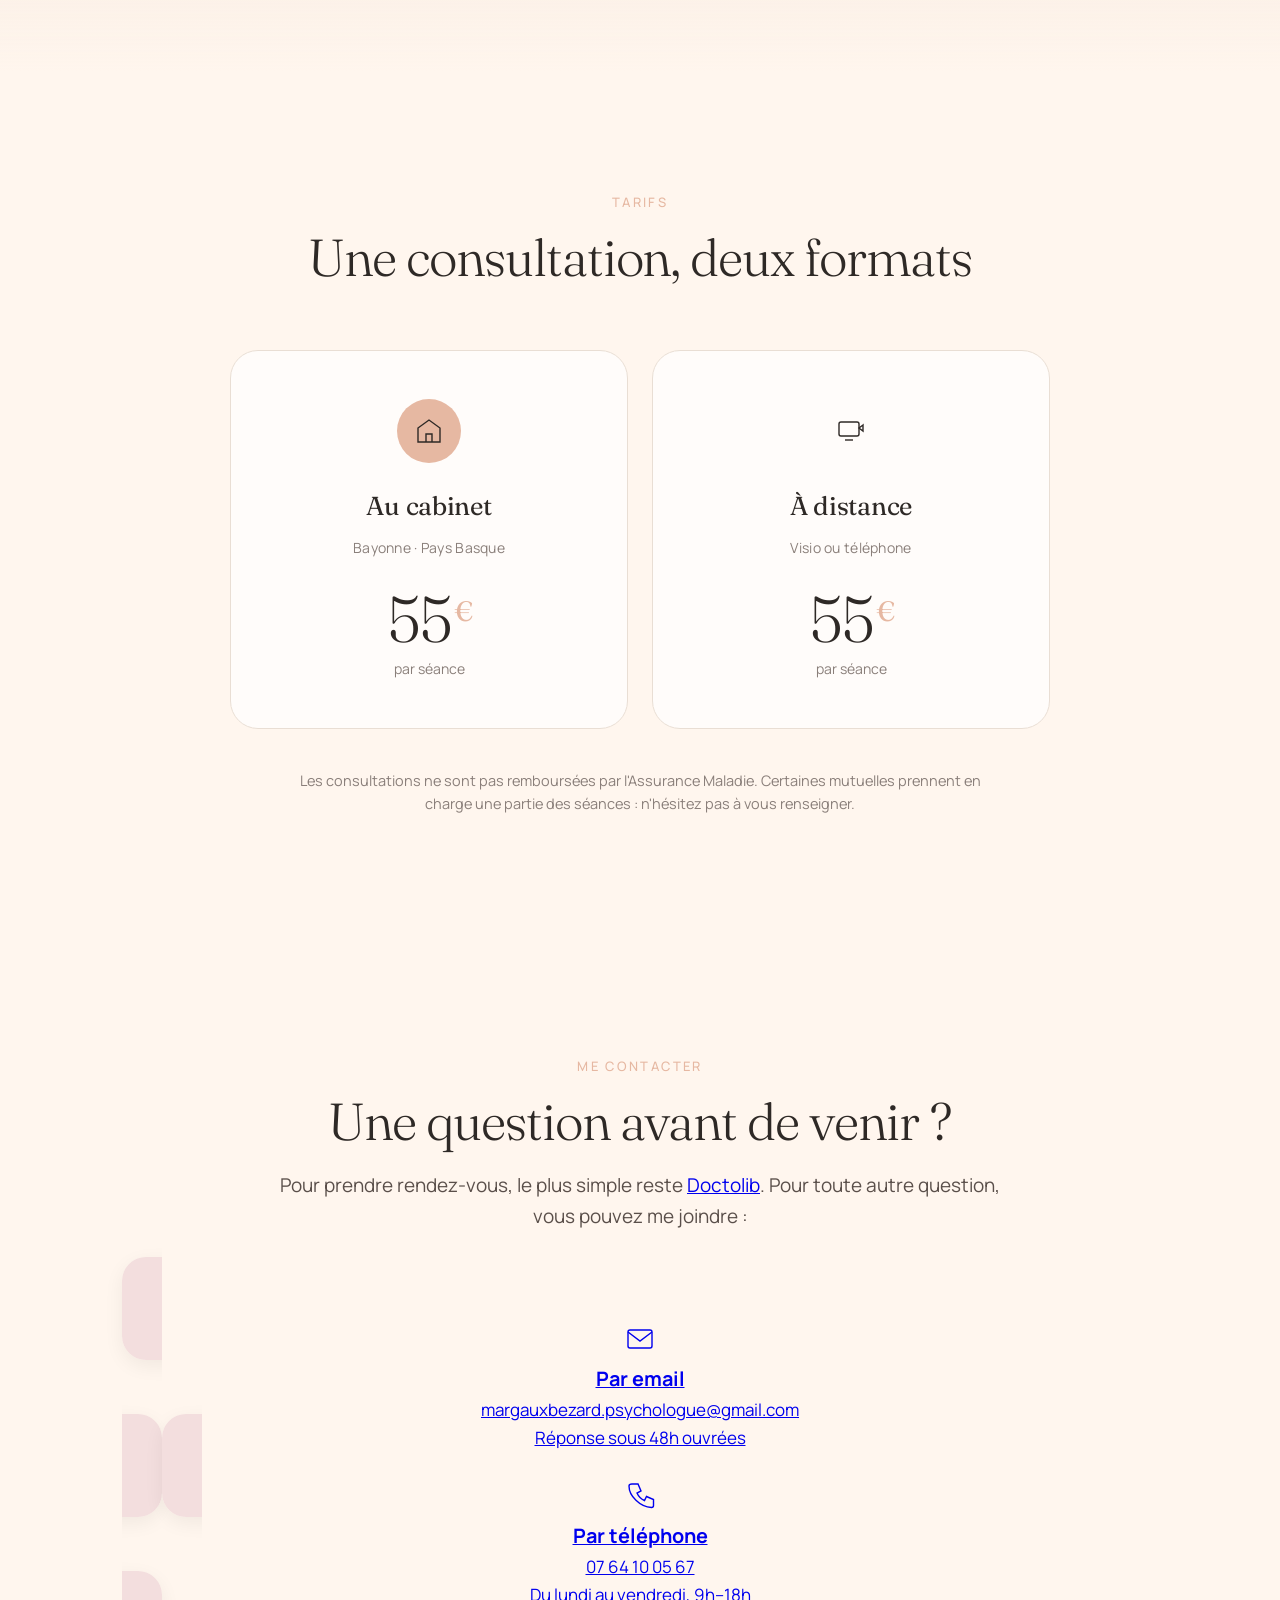
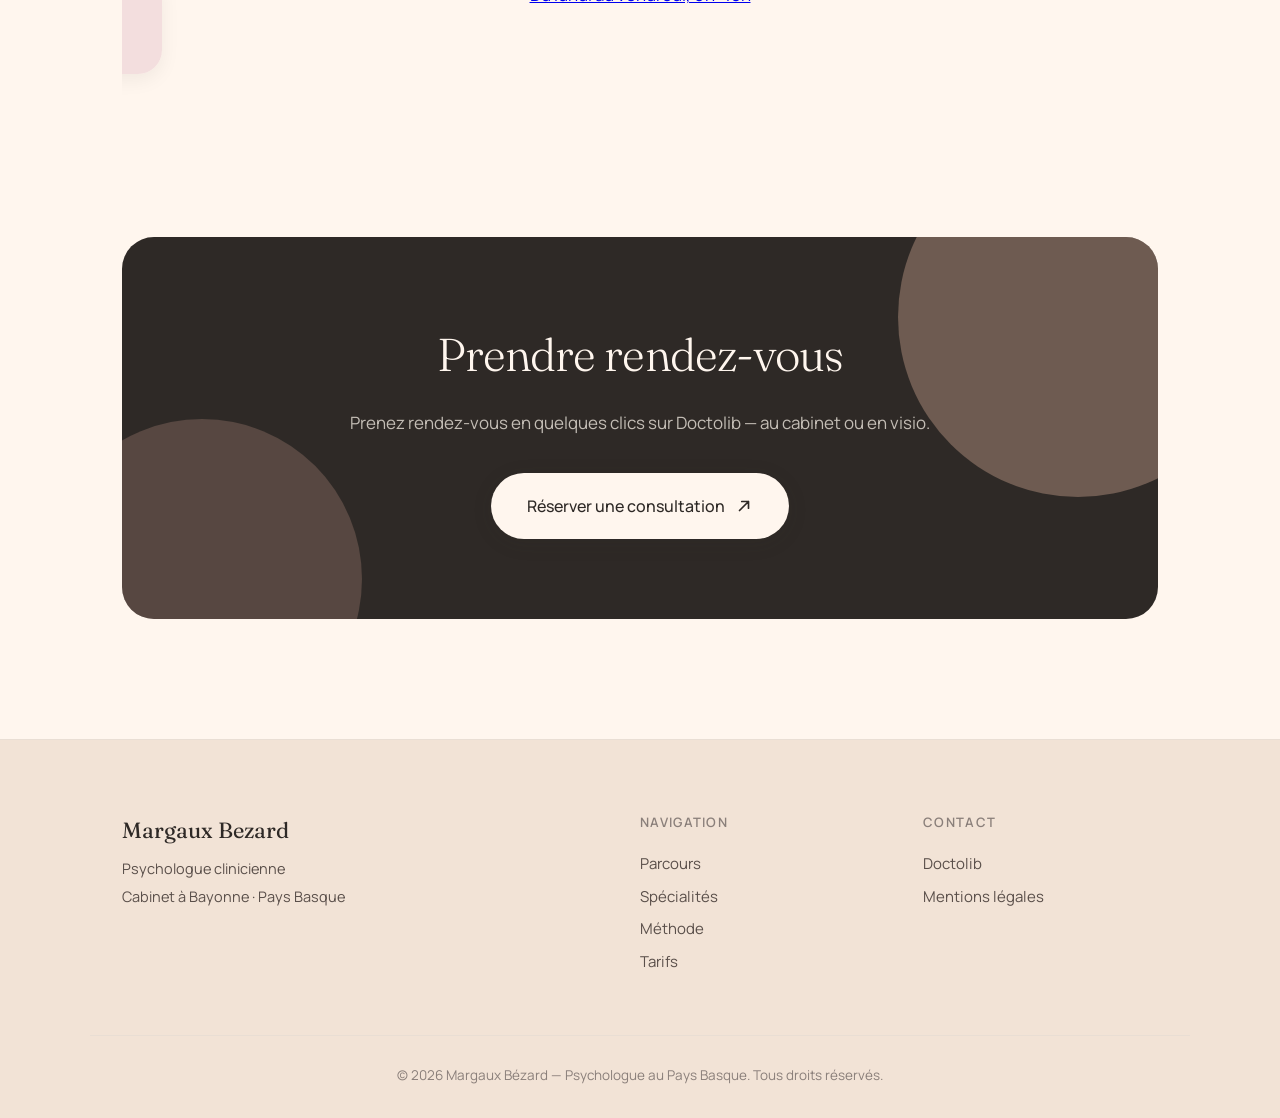
==== commit 04202154: "Update index (5).html" ====
--- a/index (5).html
+++ b/index (5).html
@@ -318,12 +318,12 @@
           <p class="contact-card-note">Réponse sous 48h ouvrées</p>
         </a>
 
-        <a class="contact-card" href="tel:+33600000000">
+        <a class="contact-card" href="tel:+33764100567">
           <div class="contact-icon">
             <svg viewBox="0 0 32 32" width="32" height="32" fill="none" stroke="currentColor" stroke-width="1.4"><path d="M8 4h6l3 7-4 2c1.5 3.5 4 6 7.5 7.5l2-4 7 3v6c0 1-1 2-2 2C16 27 5 16 5 6c0-1 1-2 3-2z"/></svg>
           </div>
           <h3 class="contact-card-title">Par téléphone</h3>
-          <p class="contact-card-value">06 XX XX XX XX</p>
+          <p class="contact-card-value">07 64 10 05 67</p>
           <p class="contact-card-note">Du lundi au vendredi, 9h–18h</p>
         </a>
       </div>
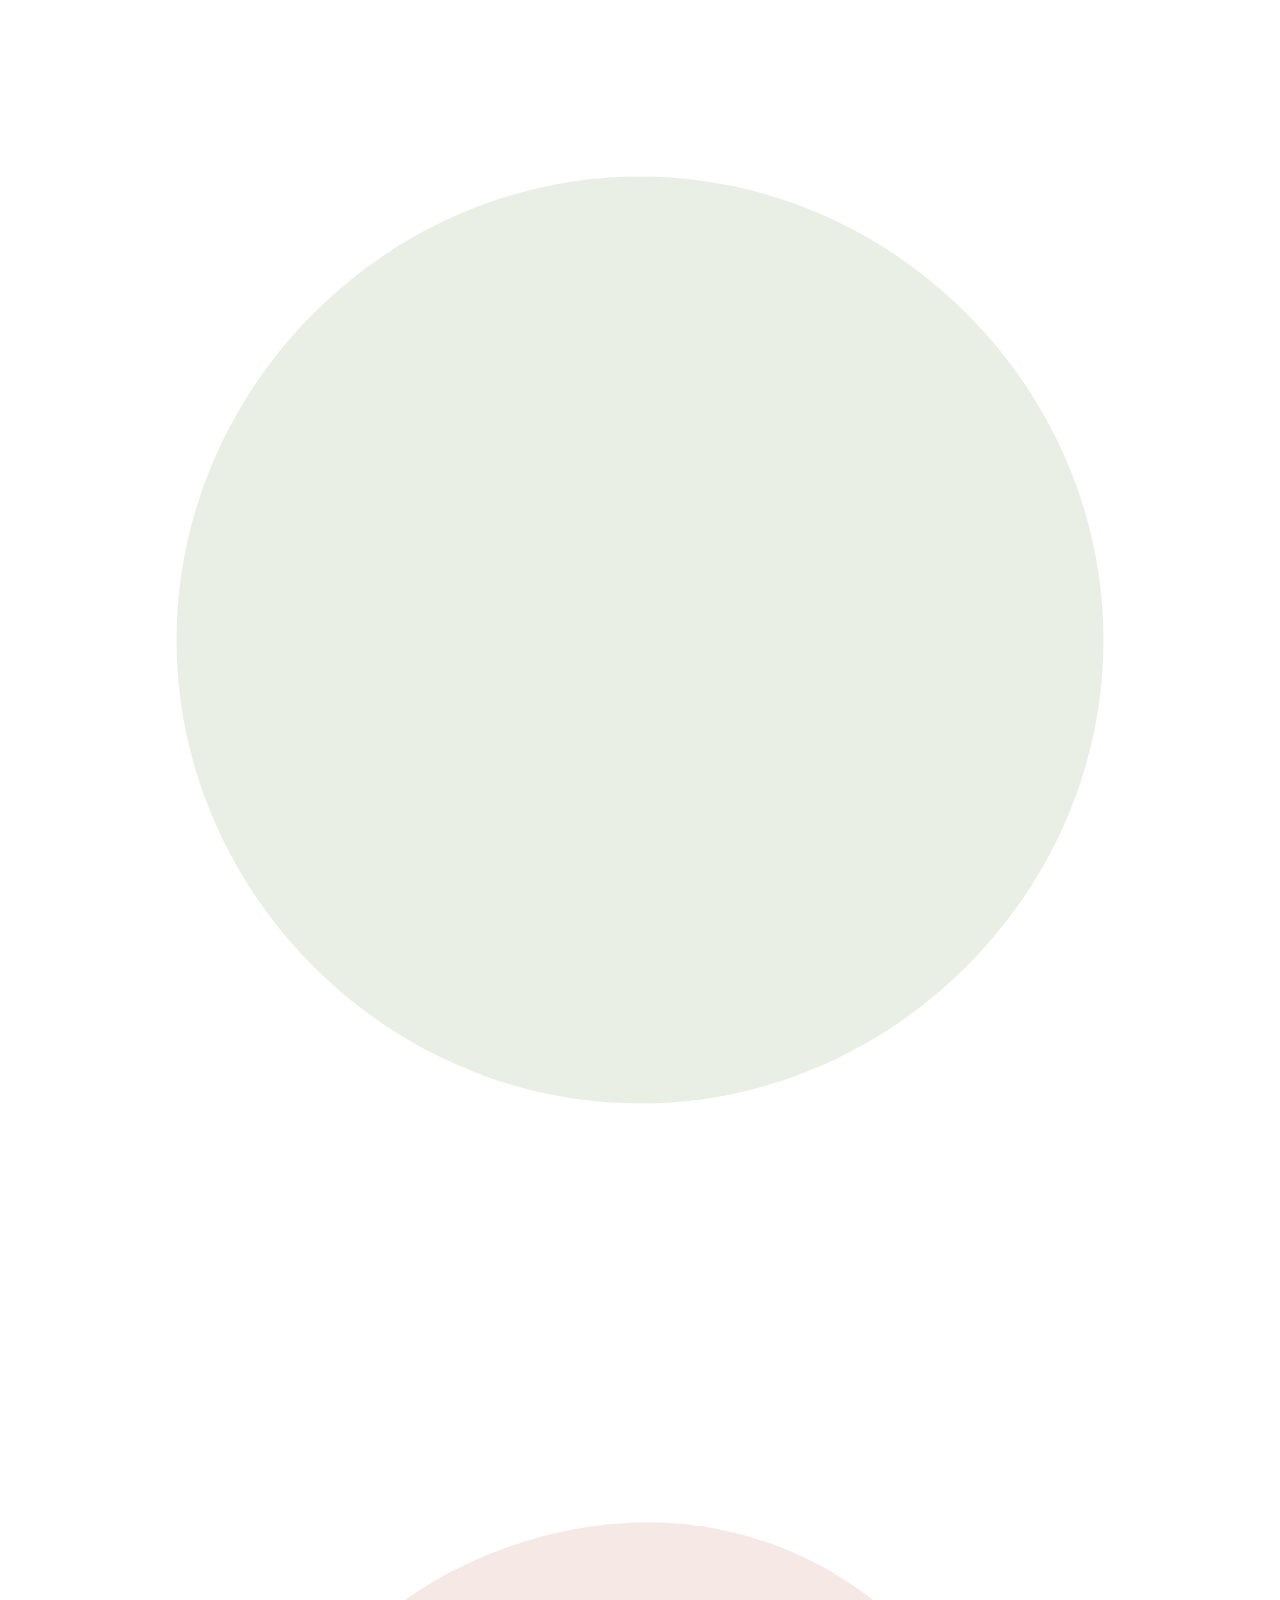
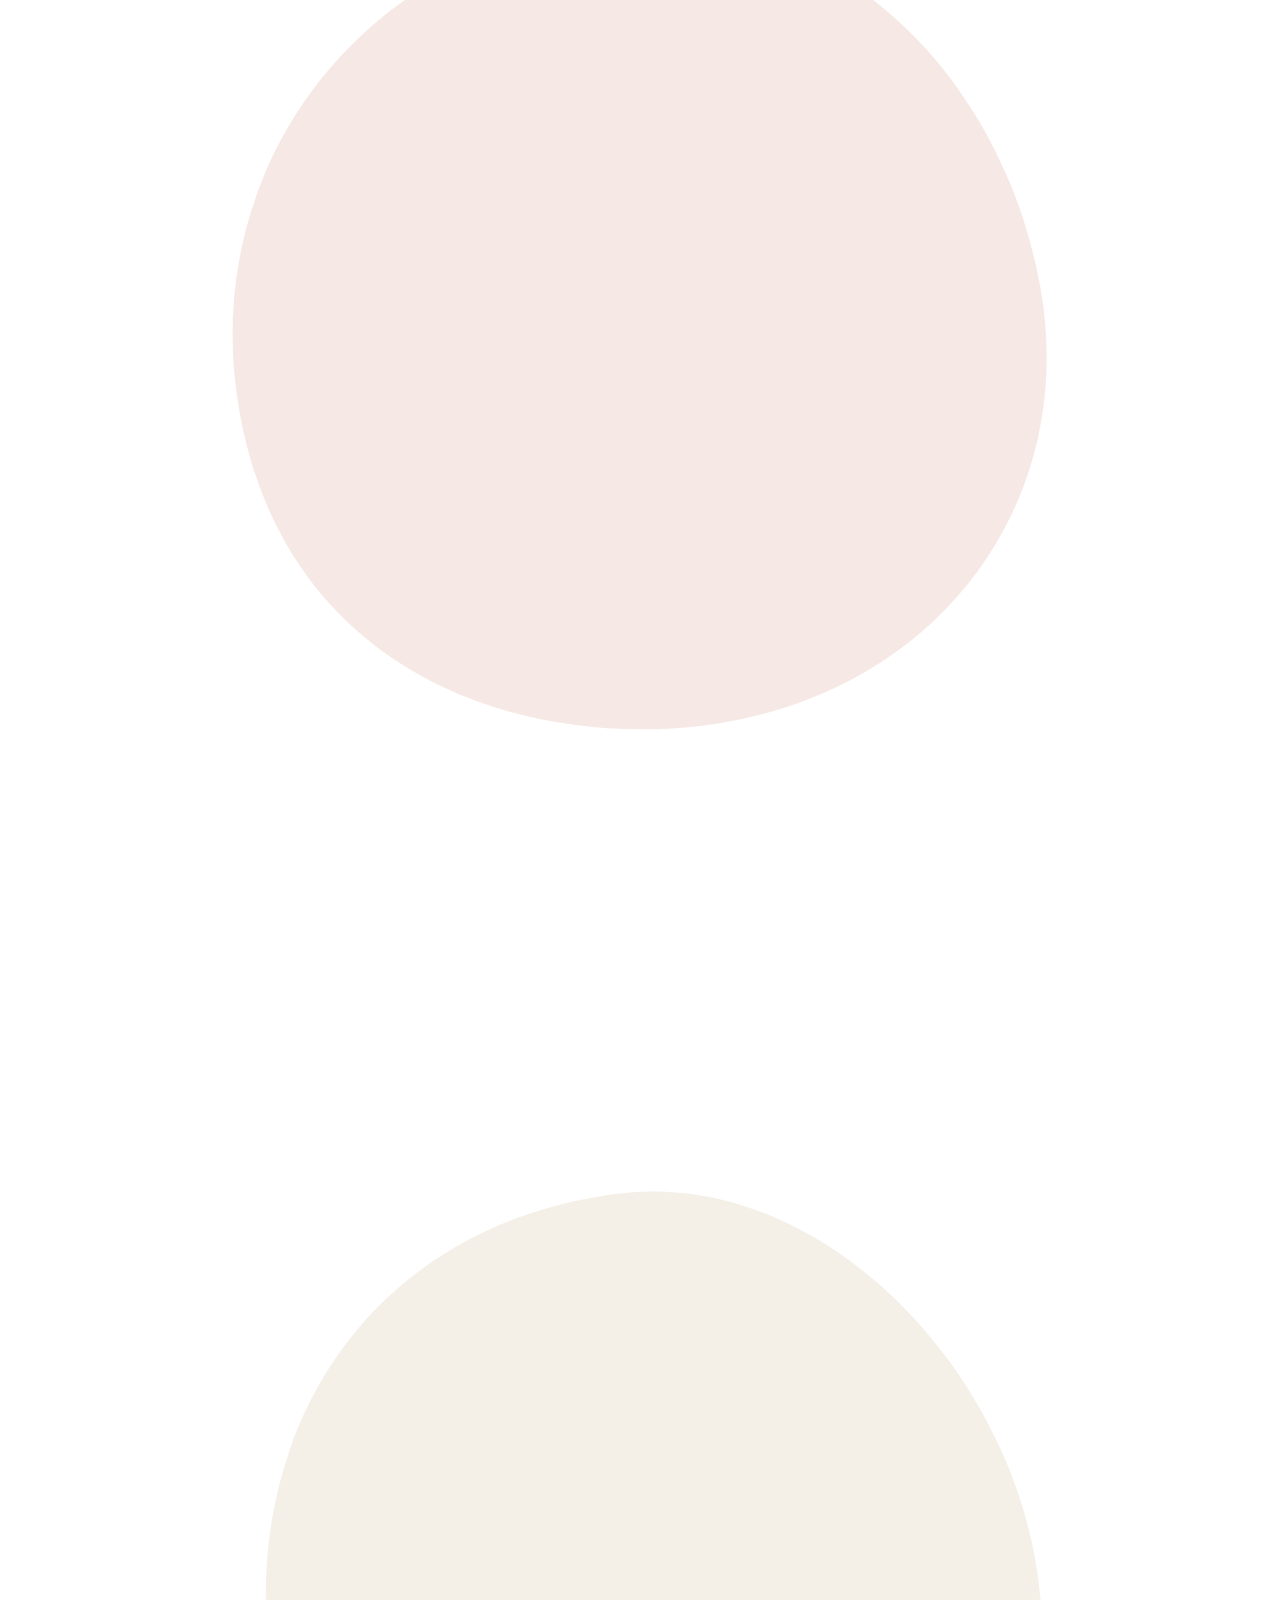
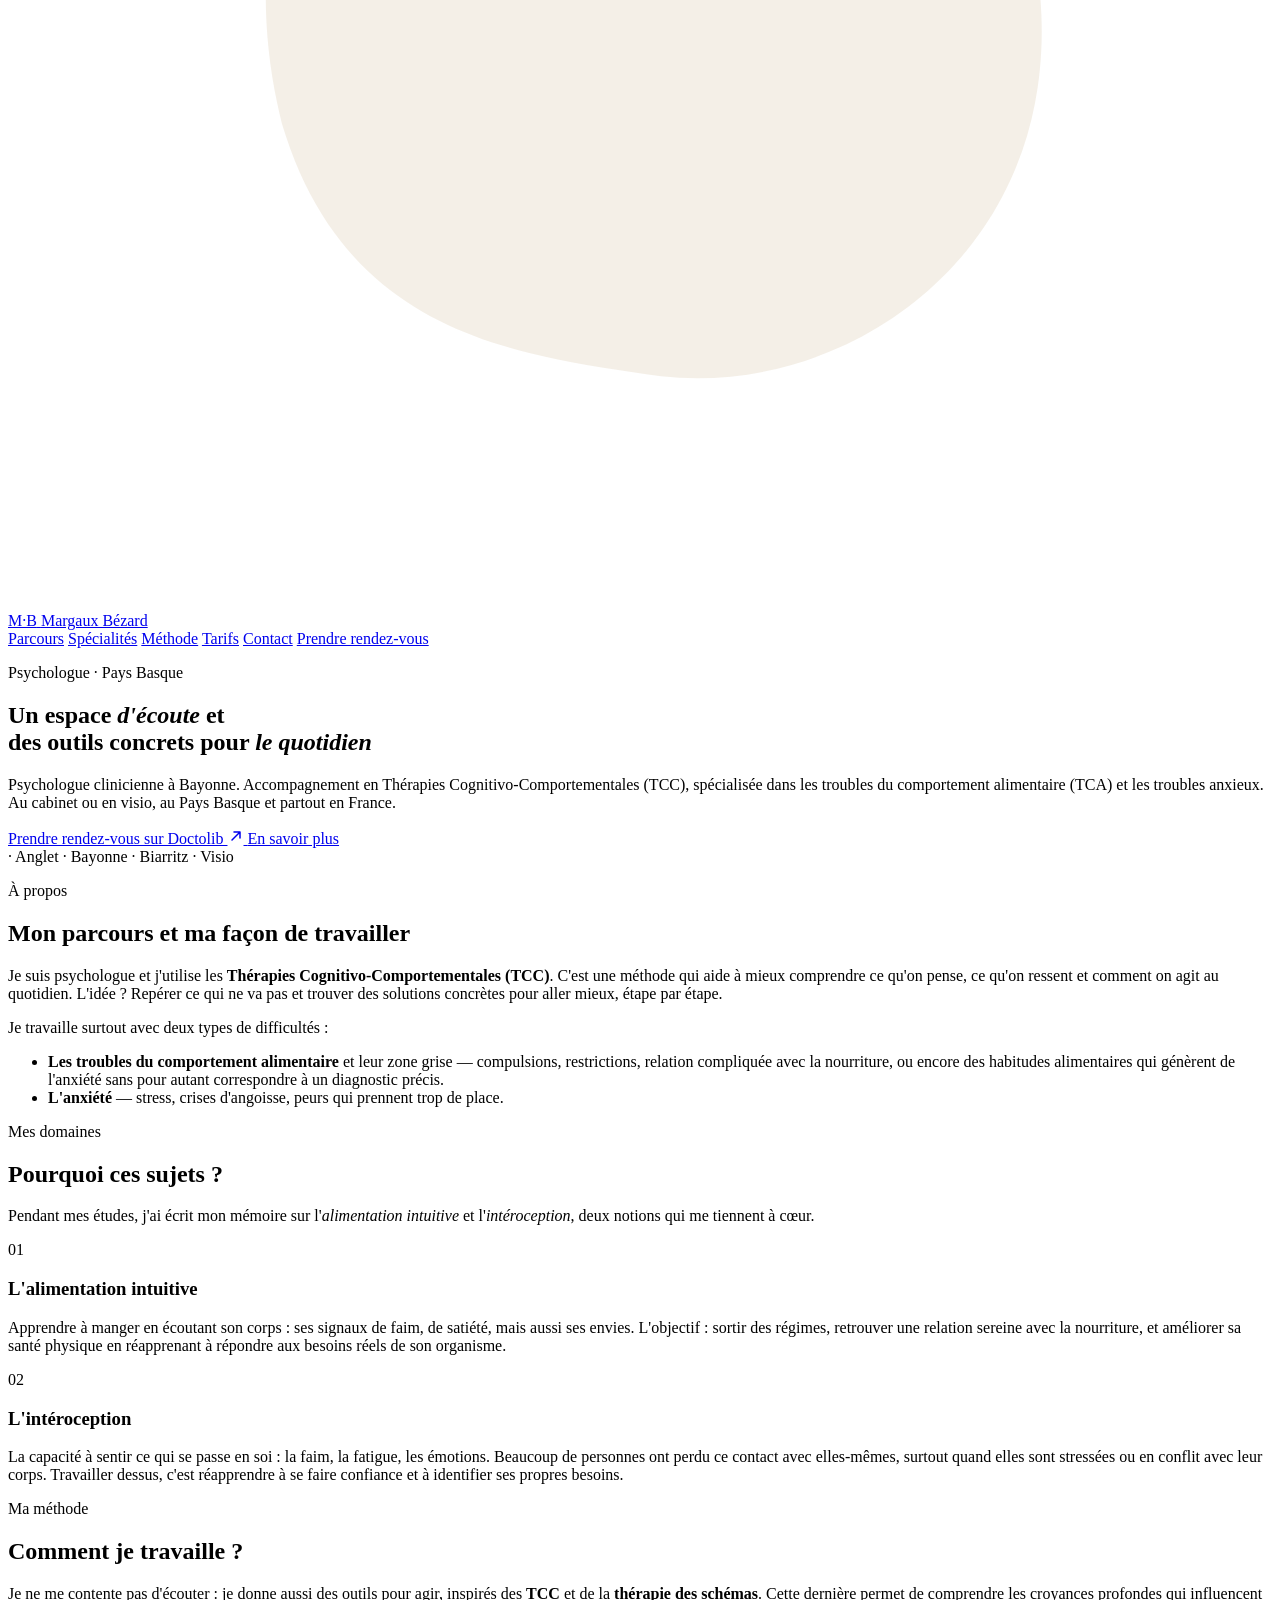
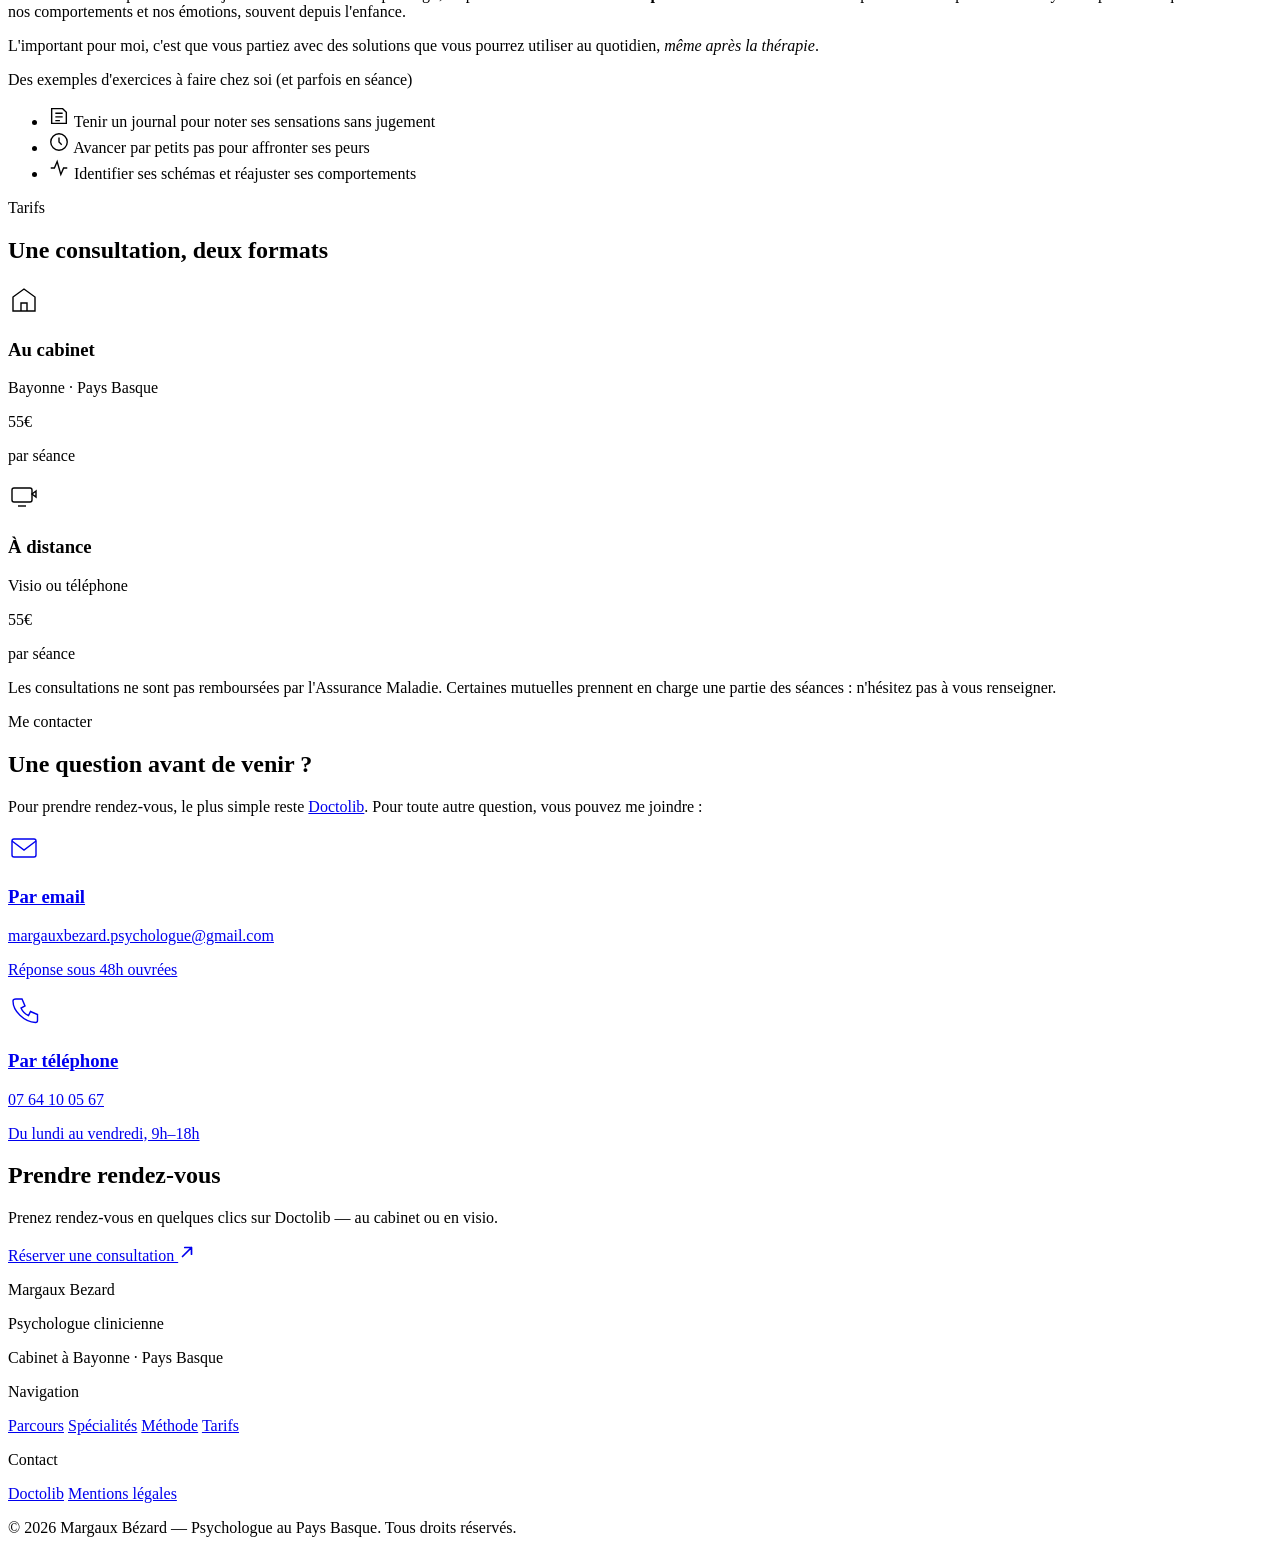
==== commit fedb189f: "Update index (5).html" ====
--- a/index (5).html
+++ b/index (5).html
@@ -2,7 +2,7 @@
 <html lang="fr">
 <head>
   <meta charset="UTF-8" />
-  <meta name="viewport" content="width=device-width, initial-scale=1.0" />
+  <meta name="viewport" google-site-verification: google5d2403cdebbc064c.htmlcontent="width=device-width, initial-scale=1.0" />
 
   <!-- SEO PRIMAIRE -->
   <title>Margaux Bézard — Psychologue TCC à Anglet, Bayonne, Pays Basque | TCA & Anxiété</title>
